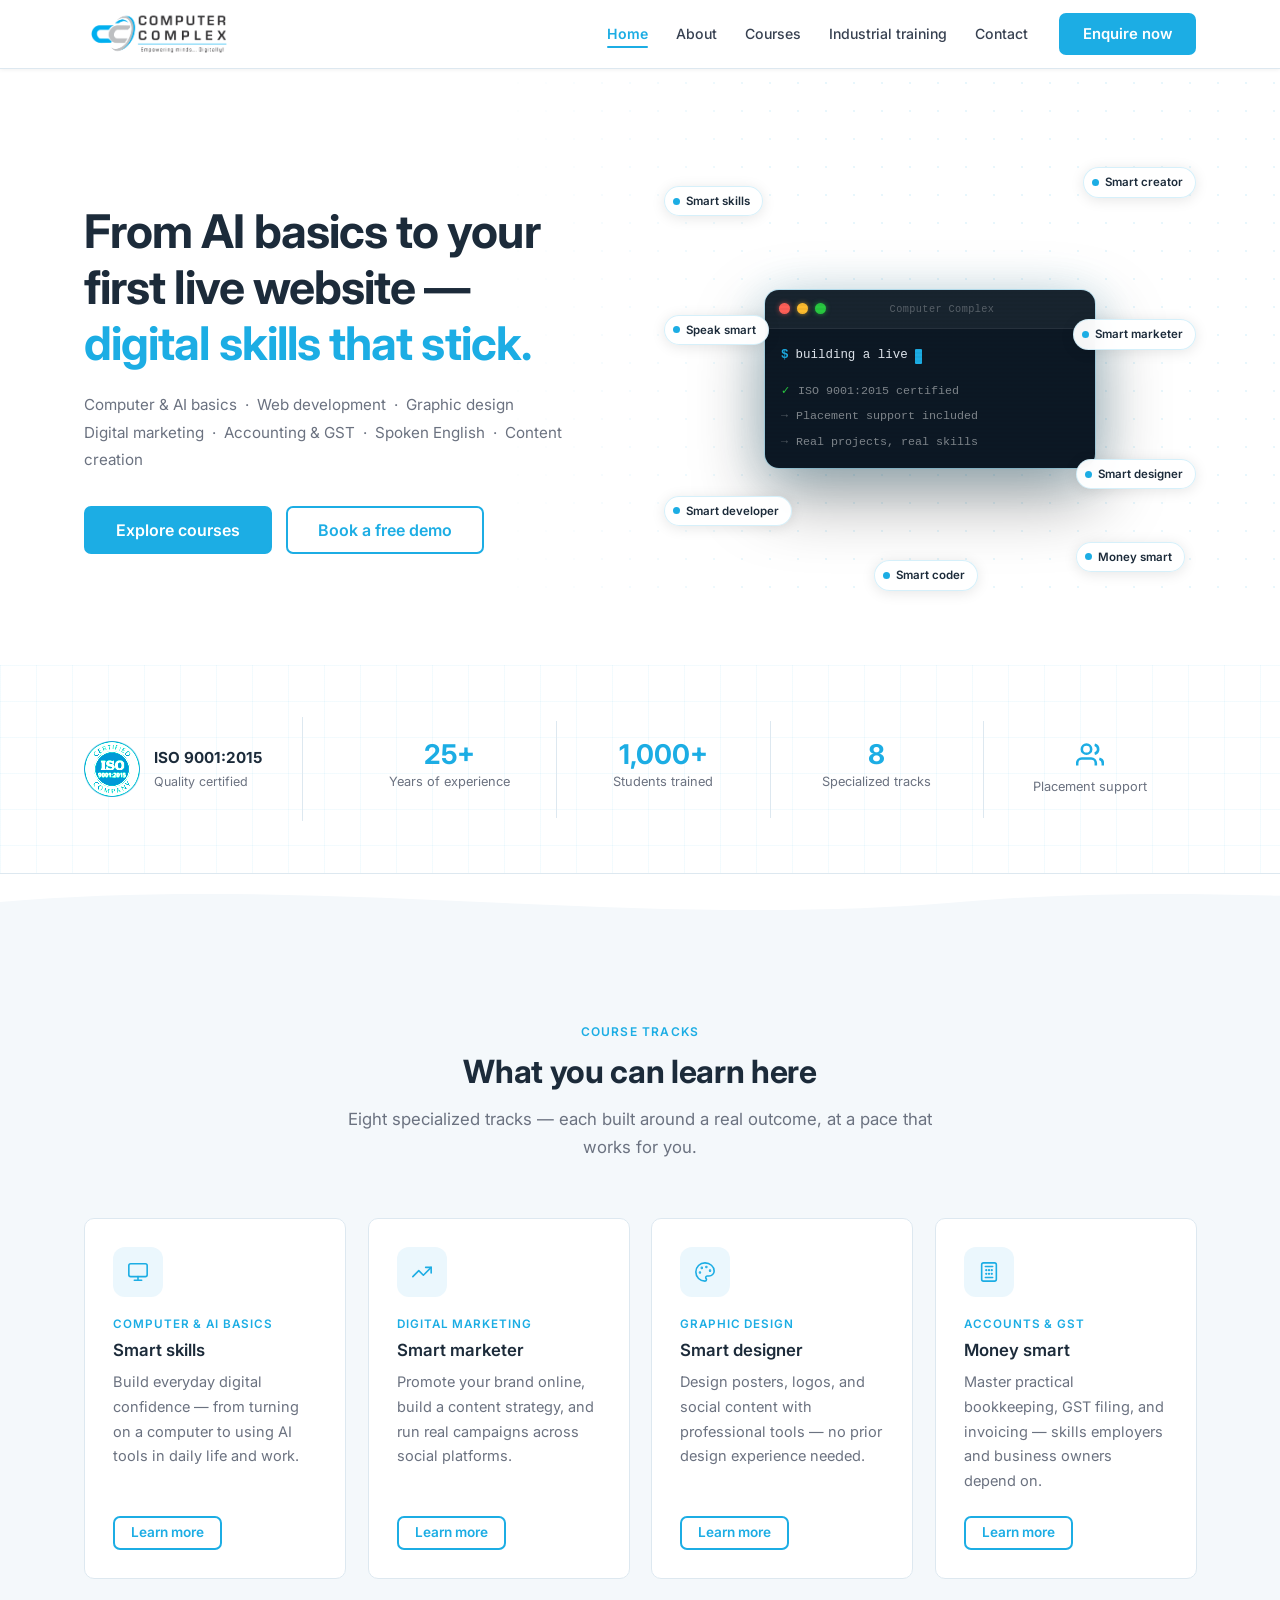
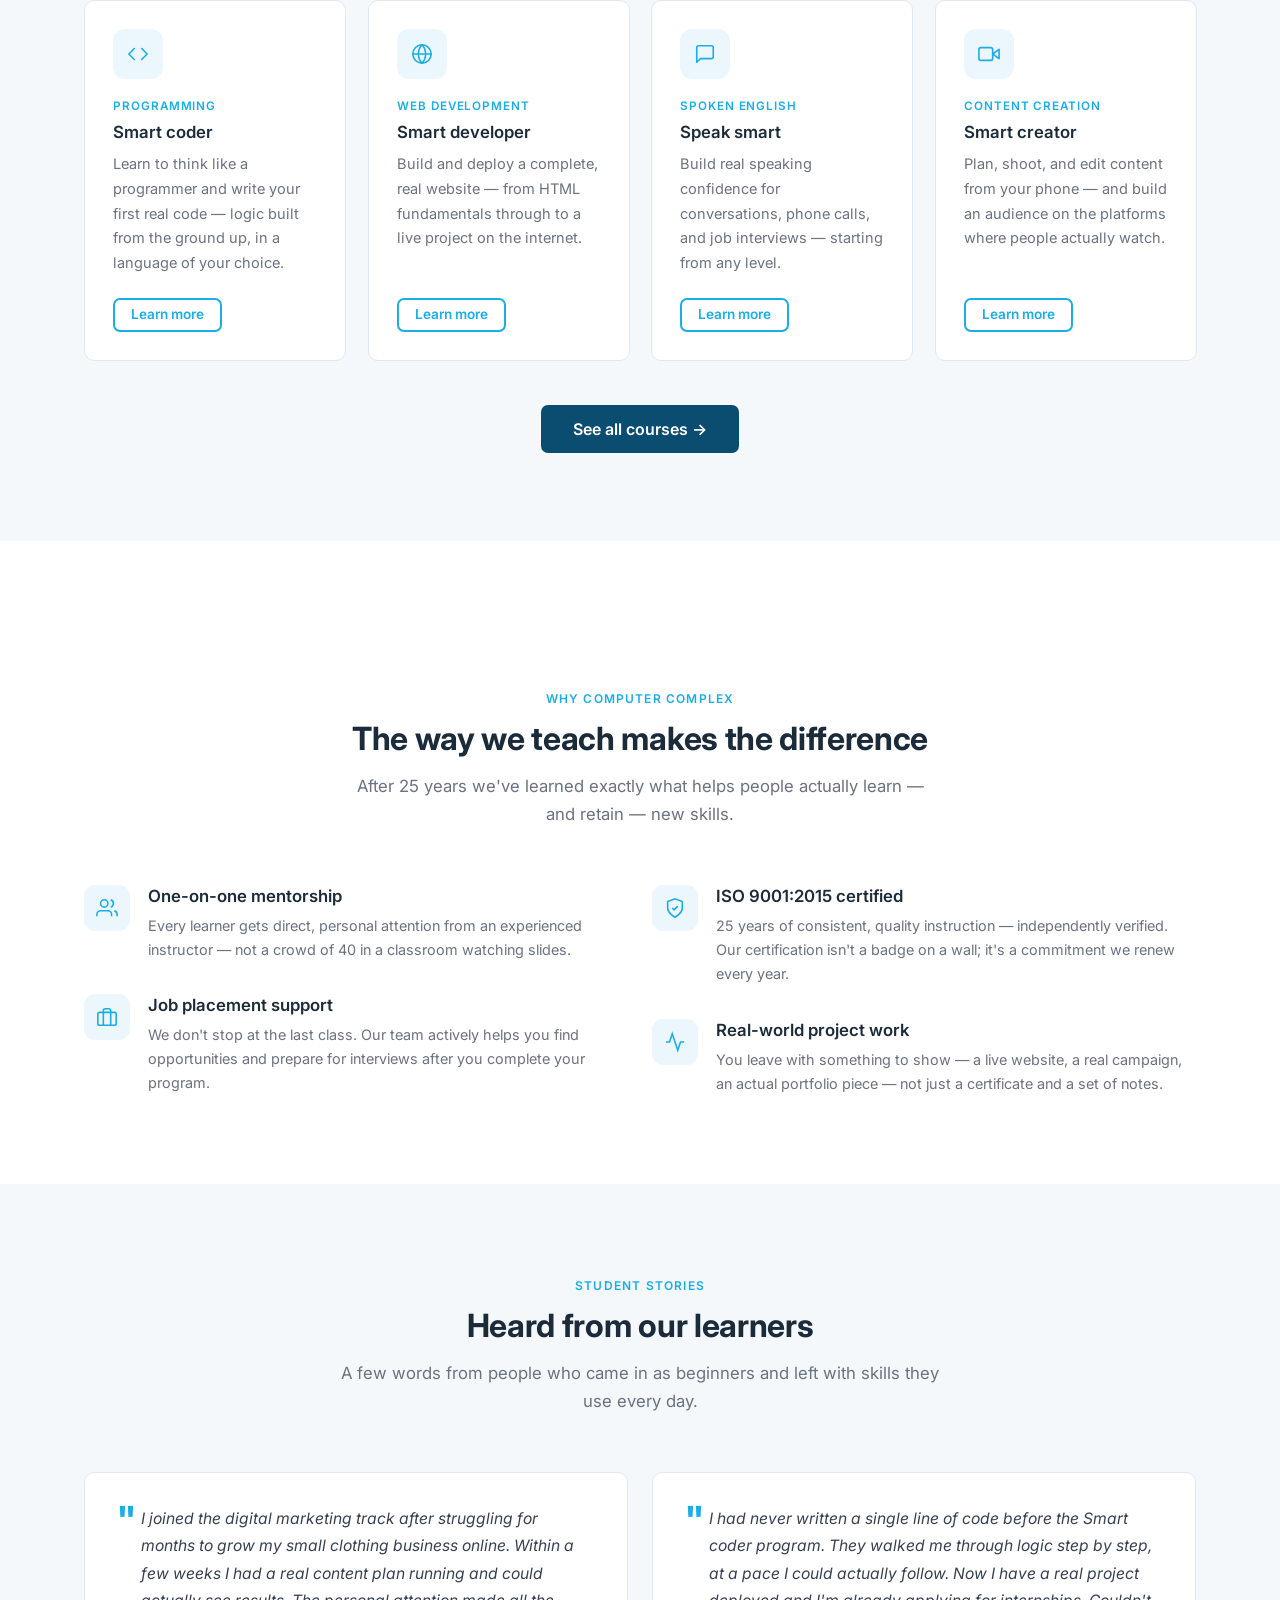
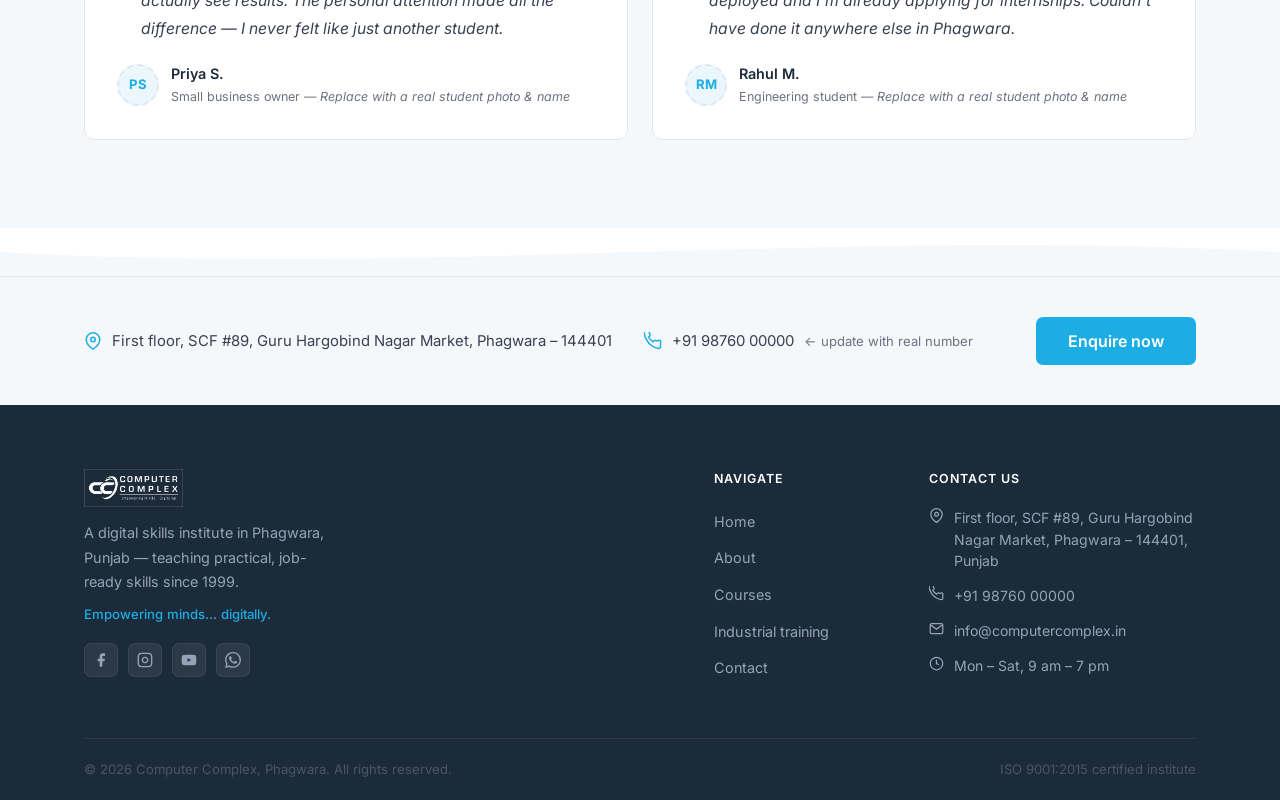
==== index.html @ 2bc5dd7f "Add files via upload" ====
<!DOCTYPE html>
<html lang="en">
<head>
  <meta charset="UTF-8">
  <meta name="viewport" content="width=device-width, initial-scale=1.0">
  <title>Computer Complex — Empowering minds, digitally | Phagwara</title>
  <meta name="description" content="Computer Complex is Phagwara's ISO 9001:2015 certified digital skills institute — 25+ years of training in computer basics, AI, web development, graphic design, digital marketing, accounting, spoken English, and content creation.">
  <link rel="stylesheet" href="style.css">
  <link rel="stylesheet" href="illustrations.css">
</head>
<body>

<!-- ══════════════════════════════════════
     NAVIGATION
══════════════════════════════════════ -->
<nav class="nav" role="navigation" aria-label="Main navigation">
  <div class="container">
    <div class="nav-inner">
      <a href="index.html" class="nav-logo" aria-label="Computer Complex — home">
        <img src="CC logo.png" alt="Computer Complex">
      </a>
      <div class="nav-links" role="menubar">
        <a href="index.html" class="active" role="menuitem">Home</a>
        <a href="about.html" role="menuitem">About</a>
        <a href="courses.html" role="menuitem">Courses</a>
        <a href="industrial-training.html" role="menuitem">Industrial training</a>
        <a href="contact.html" role="menuitem">Contact</a>
      </div>
      <a href="contact.html" class="btn btn-primary nav-cta">Enquire now</a>
      <button class="nav-hamburger" id="hamburger" aria-label="Open navigation menu" aria-expanded="false" aria-controls="mobileNav">
        <span></span><span></span><span></span>
      </button>
    </div>
    <nav class="nav-mobile" id="mobileNav" aria-label="Mobile navigation">
      <a href="index.html">Home</a>
      <a href="about.html">About</a>
      <a href="courses.html">Courses</a>
      <a href="industrial-training.html">Industrial training</a>
      <a href="contact.html">Contact</a>
      <a href="contact.html" class="btn btn-primary">Enquire now</a>
    </nav>
  </div>
</nav>

<!-- ══════════════════════════════════════
     HERO
══════════════════════════════════════ -->
<section class="hero-section" aria-label="Introduction">
  <div class="container">
    <div class="hero-inner">
      <div class="hero-content">
        <h1>From AI basics to your<br>first live website &mdash;<br><span class="blue">digital skills that stick.</span></h1>
        <p class="hero-sub">
          Computer &amp; AI basics &nbsp;&middot;&nbsp; Web development &nbsp;&middot;&nbsp; Graphic design<br>
          Digital marketing &nbsp;&middot;&nbsp; Accounting &amp; GST &nbsp;&middot;&nbsp; Spoken English &nbsp;&middot;&nbsp; Content creation
        </p>
        <div class="hero-btns">
          <a href="courses.html" class="btn btn-primary btn-lg">Explore courses</a>
          <a href="contact.html" class="btn btn-secondary btn-lg">Book a free demo</a>
        </div>
      </div>
      <!-- Hero illustration: animated terminal + floating skill chips -->
      <div class="hero-visual" aria-hidden="true">
        <div class="hero-illus-wrap">

          <!-- Terminal card -->
          <div class="hero-terminal">
            <div class="term-chrome">
              <span class="tch-dot red"></span>
              <span class="tch-dot yellow"></span>
              <span class="tch-dot green"></span>
              <span class="term-title-bar">Computer Complex</span>
            </div>
            <div class="term-body">
              <div class="term-row">
                <span class="term-ps">$</span>
                <span id="typeTarget"></span>
                <span class="term-caret"></span>
              </div>
              <div class="term-outputs">
                <div class="term-out-line">
                  <span class="out-ok">✓</span>
                  <span class="out-txt">ISO 9001:2015 certified</span>
                </div>
                <div class="term-out-line">
                  <span class="out-arr">→</span>
                  <span class="out-txt">Placement support included</span>
                </div>
                <div class="term-out-line">
                  <span class="out-arr">→</span>
                  <span class="out-txt">Real projects, real skills</span>
                </div>
              </div>
            </div>
            <div class="term-scanline"></div>
          </div>

          <!-- Floating skill chips -->
          <div class="skill-chip sc1"><span class="chip-pip"></span>Smart skills</div>
          <div class="skill-chip sc2"><span class="chip-pip"></span>Smart creator</div>
          <div class="skill-chip sc3"><span class="chip-pip"></span>Smart marketer</div>
          <div class="skill-chip sc4"><span class="chip-pip"></span>Smart designer</div>
          <div class="skill-chip sc5"><span class="chip-pip"></span>Money smart</div>
          <div class="skill-chip sc6"><span class="chip-pip"></span>Smart coder</div>
          <div class="skill-chip sc7"><span class="chip-pip"></span>Smart developer</div>
          <div class="skill-chip sc8"><span class="chip-pip"></span>Speak smart</div>

        </div>
      </div>
    </div>
  </div>
</section>

<!-- Wave: hero → trust -->
<div class="wave-div wave-slow" aria-hidden="true">
  <svg viewBox="0 0 2880 56" preserveAspectRatio="none" height="56" xmlns="http://www.w3.org/2000/svg">
    <path fill="#FFFFFF" d="M0,28 C240,56 480,0 720,28 C960,56 1200,0 1440,28 C1680,56 1920,0 2160,28 C2400,56 2640,0 2880,28 L2880,56 L0,56 Z"/>
  </svg>
</div>

<!-- ══════════════════════════════════════
     TRUST STRIP
══════════════════════════════════════ -->
<section class="trust-section section-sm" aria-label="Credentials and stats">
  <div class="container">
    <div class="trust-inner">
      <div class="iso-badge">
        <div class="iso-icon" aria-hidden="true">
          <img src="iso-img.png" alt="" class="iso-img">
        </div>
        <div>
          <div class="iso-label">ISO 9001:2015</div>
          <div class="iso-sub">Quality certified</div>
        </div>
      </div>
      <div class="trust-stats">
        <div class="stat-item">
          <span class="stat-val">25+</span>
          <span class="stat-desc">Years of experience</span>
        </div>
        <div class="stat-item">
          <span class="stat-val">1,000+</span>
          <span class="stat-desc">Students trained</span>
        </div>
        <div class="stat-item">
          <span class="stat-val">8</span>
          <span class="stat-desc">Specialized tracks</span>
        </div>
        <div class="stat-item">
          <span class="stat-val" aria-hidden="true">
            <svg width="28" height="28" fill="none" stroke="currentColor" stroke-width="2.2" viewBox="0 0 24 24"><path d="M17 21v-2a4 4 0 00-4-4H5a4 4 0 00-4 4v2"/><circle cx="9" cy="7" r="4"/><path d="M23 21v-2a4 4 0 00-3-3.87M16 3.13a4 4 0 010 7.75"/></svg>
          </span>
          <span class="stat-desc">Placement support</span>
        </div>
      </div>
    </div>
  </div>
</section>

<!-- Wave: trust → course grid (light bg) -->
<div class="wave-div" aria-hidden="true">
  <svg viewBox="0 0 2880 56" preserveAspectRatio="none" height="56" xmlns="http://www.w3.org/2000/svg">
    <path fill="#F4F8FB" d="M0,28 C360,0 720,56 1080,28 C1440,0 1800,56 2160,28 C2520,0 2880,56 2880,28 L2880,56 L0,56 Z"/>
  </svg>
</div>

<!-- ══════════════════════════════════════
     COURSE PREVIEW
══════════════════════════════════════ -->
<section class="section section-alt" aria-labelledby="courses-heading">
  <div class="container">
    <div class="section-header">
      <span class="eyebrow">Course tracks</span>
      <h2 id="courses-heading">What you can learn here</h2>
      <p>Eight specialized tracks — each built around a real outcome, at a pace that works for you.</p>
    </div>

    <div class="grid-courses">

      <!-- Smart skills -->
      <article class="card">
        <div class="card-icon" aria-hidden="true">
          <svg width="22" height="22" fill="none" stroke="currentColor" stroke-width="1.75" stroke-linecap="round" stroke-linejoin="round" viewBox="0 0 24 24"><rect x="2" y="3" width="20" height="14" rx="2"/><path d="M8 21h8M12 17v4"/></svg>
        </div>
        <div class="card-label">Computer &amp; AI basics</div>
        <h3>Smart skills</h3>
        <p>Build everyday digital confidence — from turning on a computer to using AI tools in daily life and work.</p>
        <div class="card-footer">
          <a href="courses.html#smart-skills" class="btn btn-secondary btn-sm">Learn more</a>
        </div>
      </article>

      <!-- Smart marketer -->
      <article class="card">
        <div class="card-icon" aria-hidden="true">
          <svg width="22" height="22" fill="none" stroke="currentColor" stroke-width="1.75" stroke-linecap="round" stroke-linejoin="round" viewBox="0 0 24 24"><polyline points="22 7 13.5 15.5 8.5 10.5 2 17"/><polyline points="16 7 22 7 22 13"/></svg>
        </div>
        <div class="card-label">Digital marketing</div>
        <h3>Smart marketer</h3>
        <p>Promote your brand online, build a content strategy, and run real campaigns across social platforms.</p>
        <div class="card-footer">
          <a href="courses.html#smart-marketer" class="btn btn-secondary btn-sm">Learn more</a>
        </div>
      </article>

      <!-- Smart designer -->
      <article class="card">
        <div class="card-icon" aria-hidden="true">
          <svg width="22" height="22" fill="none" stroke="currentColor" stroke-width="1.75" stroke-linecap="round" stroke-linejoin="round" viewBox="0 0 24 24"><circle cx="13.5" cy="6.5" r=".5" fill="currentColor"/><circle cx="17.5" cy="10.5" r=".5" fill="currentColor"/><circle cx="8.5" cy="7.5" r=".5" fill="currentColor"/><circle cx="6.5" cy="12.5" r=".5" fill="currentColor"/><path d="M12 2C6.5 2 2 6.5 2 12s4.5 10 10 10c.926 0 1.648-.746 1.648-1.688 0-.437-.18-.835-.437-1.125-.29-.289-.438-.652-.438-1.125a1.64 1.64 0 011.668-1.668h1.996c3.051 0 5.555-2.503 5.555-5.554C21.965 6.012 17.461 2 12 2z"/></svg>
        </div>
        <div class="card-label">Graphic design</div>
        <h3>Smart designer</h3>
        <p>Design posters, logos, and social content with professional tools — no prior design experience needed.</p>
        <div class="card-footer">
          <a href="courses.html#smart-designer" class="btn btn-secondary btn-sm">Learn more</a>
        </div>
      </article>

      <!-- Money smart -->
      <article class="card">
        <div class="card-icon" aria-hidden="true">
          <svg width="22" height="22" fill="none" stroke="currentColor" stroke-width="1.75" stroke-linecap="round" stroke-linejoin="round" viewBox="0 0 24 24"><rect x="4" y="2" width="16" height="20" rx="2"/><line x1="8" y1="6" x2="16" y2="6"/><line x1="9" y1="10" x2="9" y2="10" stroke-width="2.5"/><line x1="12" y1="10" x2="12" y2="10" stroke-width="2.5"/><line x1="15" y1="10" x2="15" y2="10" stroke-width="2.5"/><line x1="9" y1="14" x2="9" y2="14" stroke-width="2.5"/><line x1="12" y1="14" x2="12" y2="14" stroke-width="2.5"/><line x1="15" y1="14" x2="15" y2="14" stroke-width="2.5"/><line x1="8" y1="18" x2="16" y2="18"/></svg>
        </div>
        <div class="card-label">Accounts &amp; GST</div>
        <h3>Money smart</h3>
        <p>Master practical bookkeeping, GST filing, and invoicing — skills employers and business owners depend on.</p>
        <div class="card-footer">
          <a href="courses.html#money-smart" class="btn btn-secondary btn-sm">Learn more</a>
        </div>
      </article>

      <!-- Smart coder -->
      <article class="card">
        <div class="card-icon" aria-hidden="true">
          <svg width="22" height="22" fill="none" stroke="currentColor" stroke-width="1.75" stroke-linecap="round" stroke-linejoin="round" viewBox="0 0 24 24"><polyline points="16 18 22 12 16 6"/><polyline points="8 6 2 12 8 18"/></svg>
        </div>
        <div class="card-label">Programming</div>
        <h3>Smart coder</h3>
        <p>Learn to think like a programmer and write your first real code — logic built from the ground up, in a language of your choice.</p>
        <div class="card-footer">
          <a href="courses.html#smart-coder" class="btn btn-secondary btn-sm">Learn more</a>
        </div>
      </article>

      <!-- Smart developer -->
      <article class="card">
        <div class="card-icon" aria-hidden="true">
          <svg width="22" height="22" fill="none" stroke="currentColor" stroke-width="1.75" stroke-linecap="round" stroke-linejoin="round" viewBox="0 0 24 24"><circle cx="12" cy="12" r="10"/><line x1="2" y1="12" x2="22" y2="12"/><path d="M12 2a15.3 15.3 0 014 10 15.3 15.3 0 01-4 10 15.3 15.3 0 01-4-10 15.3 15.3 0 014-10z"/></svg>
        </div>
        <div class="card-label">Web development</div>
        <h3>Smart developer</h3>
        <p>Build and deploy a complete, real website — from HTML fundamentals through to a live project on the internet.</p>
        <div class="card-footer">
          <a href="courses.html#smart-developer" class="btn btn-secondary btn-sm">Learn more</a>
        </div>
      </article>

      <!-- Speak smart -->
      <article class="card">
        <div class="card-icon" aria-hidden="true">
          <svg width="22" height="22" fill="none" stroke="currentColor" stroke-width="1.75" stroke-linecap="round" stroke-linejoin="round" viewBox="0 0 24 24"><path d="M21 15a2 2 0 01-2 2H7l-4 4V5a2 2 0 012-2h14a2 2 0 012 2z"/></svg>
        </div>
        <div class="card-label">Spoken English</div>
        <h3>Speak smart</h3>
        <p>Build real speaking confidence for conversations, phone calls, and job interviews — starting from any level.</p>
        <div class="card-footer">
          <a href="courses.html#speak-smart" class="btn btn-secondary btn-sm">Learn more</a>
        </div>
      </article>

      <!-- Smart creator -->
      <article class="card">
        <div class="card-icon" aria-hidden="true">
          <svg width="22" height="22" fill="none" stroke="currentColor" stroke-width="1.75" stroke-linecap="round" stroke-linejoin="round" viewBox="0 0 24 24"><path d="M23 7l-7 5 7 5V7z"/><rect x="1" y="5" width="15" height="14" rx="2"/></svg>
        </div>
        <div class="card-label">Content creation</div>
        <h3>Smart creator</h3>
        <p>Plan, shoot, and edit content from your phone — and build an audience on the platforms where people actually watch.</p>
        <div class="card-footer">
          <a href="courses.html#smart-creator" class="btn btn-secondary btn-sm">Learn more</a>
        </div>
      </article>

    </div><!-- /grid -->

    <div style="text-align:center;margin-top:44px;">
      <a href="courses.html" class="btn btn-navy btn-lg">See all courses &rarr;</a>
    </div>
  </div>
</section>

<!-- Wave: course grid → why-choose (white bg) -->
<div class="wave-div wave-rev" aria-hidden="true">
  <svg viewBox="0 0 2880 56" preserveAspectRatio="none" height="56" xmlns="http://www.w3.org/2000/svg">
    <path fill="#FFFFFF" d="M0,28 C360,56 720,0 1080,28 C1440,56 1800,0 2160,28 C2520,56 2880,0 2880,28 L2880,56 L0,56 Z"/>
  </svg>
</div>

<!-- ══════════════════════════════════════
     WHY CHOOSE US
══════════════════════════════════════ -->
<section class="section" aria-labelledby="why-heading">
  <div class="container">
    <div class="section-header">
      <span class="eyebrow">Why Computer Complex</span>
      <h2 id="why-heading">The way we teach makes the difference</h2>
      <p>After 25 years we've learned exactly what helps people actually learn — and retain — new skills.</p>
    </div>

    <div class="grid-2">
      <div style="display:flex;flex-direction:column;gap:32px;">
        <div class="feature-item">
          <div class="feature-icon" aria-hidden="true">
            <svg width="22" height="22" fill="none" stroke="currentColor" stroke-width="1.75" viewBox="0 0 24 24"><path d="M17 21v-2a4 4 0 00-4-4H5a4 4 0 00-4 4v2"/><circle cx="9" cy="7" r="4"/><path d="M23 21v-2a4 4 0 00-3-3.87M16 3.13a4 4 0 010 7.75"/></svg>
          </div>
          <div class="feature-text">
            <h3>One-on-one mentorship</h3>
            <p>Every learner gets direct, personal attention from an experienced instructor — not a crowd of 40 in a classroom watching slides.</p>
          </div>
        </div>
        <div class="feature-item">
          <div class="feature-icon" aria-hidden="true">
            <svg width="22" height="22" fill="none" stroke="currentColor" stroke-width="1.75" viewBox="0 0 24 24"><rect x="2" y="7" width="20" height="14" rx="2"/><path d="M16 21V5a2 2 0 00-2-2h-4a2 2 0 00-2 2v16"/></svg>
          </div>
          <div class="feature-text">
            <h3>Job placement support</h3>
            <p>We don't stop at the last class. Our team actively helps you find opportunities and prepare for interviews after you complete your program.</p>
          </div>
        </div>
      </div>

      <div style="display:flex;flex-direction:column;gap:32px;">
        <div class="feature-item">
          <div class="feature-icon" aria-hidden="true">
            <svg width="22" height="22" fill="none" stroke="currentColor" stroke-width="1.75" viewBox="0 0 24 24"><path d="M12 22s8-4 8-10V5l-8-3-8 3v7c0 6 8 10 8 10z"/><polyline points="9 12 11 14 15 10"/></svg>
          </div>
          <div class="feature-text">
            <h3>ISO 9001:2015 certified</h3>
            <p>25 years of consistent, quality instruction — independently verified. Our certification isn't a badge on a wall; it's a commitment we renew every year.</p>
          </div>
        </div>
        <div class="feature-item">
          <div class="feature-icon" aria-hidden="true">
            <svg width="22" height="22" fill="none" stroke="currentColor" stroke-width="1.75" viewBox="0 0 24 24"><polyline points="22 12 18 12 15 21 9 3 6 12 2 12"/></svg>
          </div>
          <div class="feature-text">
            <h3>Real-world project work</h3>
            <p>You leave with something to show — a live website, a real campaign, an actual portfolio piece — not just a certificate and a set of notes.</p>
          </div>
        </div>
      </div>
    </div>

  </div>
</section>

<!-- ══════════════════════════════════════
     TESTIMONIALS
══════════════════════════════════════ -->
<section class="section section-alt" aria-labelledby="testimonials-heading">
  <div class="container">
    <div class="section-header">
      <span class="eyebrow">Student stories</span>
      <h2 id="testimonials-heading">Heard from our learners</h2>
      <p>A few words from people who came in as beginners and left with skills they use every day.</p>
    </div>

    <div class="grid-2">

      <div class="testimonial-card">
        <p class="testimonial-body">
          I joined the digital marketing track after struggling for months to grow my small clothing business online. Within a few weeks I had a real content plan running and could actually see results. The personal attention made all the difference — I never felt like just another student.
        </p>
        <div class="testimonial-footer">
          <div class="testimonial-avatar" aria-hidden="true">PS</div>
          <div>
            <div class="testimonial-name">Priya S.</div>
            <div class="testimonial-title">Small business owner &mdash; <em>Replace with a real student photo &amp; name</em></div>
          </div>
        </div>
      </div>

      <div class="testimonial-card">
        <p class="testimonial-body">
          I had never written a single line of code before the Smart coder program. They walked me through logic step by step, at a pace I could actually follow. Now I have a real project deployed and I'm already applying for internships. Couldn't have done it anywhere else in Phagwara.
        </p>
        <div class="testimonial-footer">
          <div class="testimonial-avatar" aria-hidden="true">RM</div>
          <div>
            <div class="testimonial-name">Rahul M.</div>
            <div class="testimonial-title">Engineering student &mdash; <em>Replace with a real student photo &amp; name</em></div>
          </div>
        </div>
      </div>

    </div>
  </div>
</section>

<!-- Wave: testimonials → contact strip -->
<div class="wave-div wave-slow" aria-hidden="true">
  <svg viewBox="0 0 2880 48" preserveAspectRatio="none" height="48" xmlns="http://www.w3.org/2000/svg">
    <path fill="#F4F8FB" d="M0,24 C480,48 960,0 1440,24 C1920,48 2400,0 2880,24 L2880,48 L0,48 Z"/>
  </svg>
</div>

<!-- ══════════════════════════════════════
     CONTACT STRIP
══════════════════════════════════════ -->
<section class="contact-strip" aria-label="Contact information">
  <div class="container">
    <div class="contact-strip-inner">
      <div class="contact-strip-info">
        <div class="contact-strip-item">
          <svg width="18" height="18" fill="none" stroke="currentColor" stroke-width="2" viewBox="0 0 24 24" aria-hidden="true"><path d="M21 10c0 7-9 13-9 13s-9-6-9-13a9 9 0 0118 0z"/><circle cx="12" cy="10" r="3"/></svg>
          <span>First floor, SCF #89, Guru Hargobind Nagar Market, Phagwara &ndash; 144401</span>
        </div>
        <div class="contact-strip-item">
          <svg width="18" height="18" fill="none" stroke="currentColor" stroke-width="2" viewBox="0 0 24 24" aria-hidden="true"><path d="M22 16.92v3a2 2 0 01-2.18 2 19.79 19.79 0 01-8.63-3.07A19.5 19.5 0 013.07 9.91 19.79 19.79 0 01.22 1.31 2 2 0 012.22-.87h3a2 2 0 012 1.72 12.84 12.84 0 00.7 2.81 2 2 0 01-.45 2.11L6.09 7a16 16 0 006 6l1.27-1.27a2 2 0 012.11-.45 12.84 12.84 0 002.81.7A2 2 0 0122 14z"/></svg>
          <a href="tel:+919876000000">+91 98760 00000</a>
          <span style="color:var(--muted);font-size:.82rem;">&larr; update with real number</span>
        </div>
      </div>
      <a href="contact.html" class="btn btn-primary btn-lg">Enquire now</a>
    </div>
  </div>
</section>

<!-- ══════════════════════════════════════
     FOOTER
══════════════════════════════════════ -->
<footer class="footer" role="contentinfo">
  <div class="container">
    <div class="footer-grid">

      <div class="footer-brand">
        <img src="CC logo.png" alt="Computer Complex">
        <p>A digital skills institute in Phagwara, Punjab — teaching practical, job-ready skills since 1999.</p>
        <p class="tagline">Empowering minds... digitally.</p>
        <div class="social-links" style="margin-top:18px;" aria-label="Social media">
          <!-- Facebook -->
          <a href="https://facebook.com/computercomplex" aria-label="Facebook" target="_blank" rel="noopener noreferrer">
            <svg width="16" height="16" fill="currentColor" viewBox="0 0 24 24"><path d="M18 2h-3a5 5 0 00-5 5v3H7v4h3v8h4v-8h3l1-4h-4V7a1 1 0 011-1h3z"/></svg>
          </a>
          <!-- Instagram -->
          <a href="https://instagram.com/computercomplex" aria-label="Instagram" target="_blank" rel="noopener noreferrer">
            <svg width="16" height="16" fill="none" stroke="currentColor" stroke-width="2" viewBox="0 0 24 24"><rect x="2" y="2" width="20" height="20" rx="5"/><path d="M16 11.37A4 4 0 1112.63 8 4 4 0 0116 11.37z"/><line x1="17.5" y1="6.5" x2="17.51" y2="6.5"/></svg>
          </a>
          <!-- YouTube -->
          <a href="https://youtube.com/@computercomplex" aria-label="YouTube" target="_blank" rel="noopener noreferrer">
            <svg width="16" height="16" fill="currentColor" viewBox="0 0 24 24"><path d="M22.54 6.42a2.78 2.78 0 00-1.95-1.96C18.88 4 12 4 12 4s-6.88 0-8.59.46a2.78 2.78 0 00-1.95 1.96A29 29 0 001 12a29 29 0 00.46 5.58A2.78 2.78 0 003.41 19.6C5.12 20 12 20 12 20s6.88 0 8.59-.46a2.78 2.78 0 001.95-1.95A29 29 0 0023 12a29 29 0 00-.46-5.58zM9.75 15.02V8.98L15.5 12l-5.75 3.02z"/></svg>
          </a>
          <!-- WhatsApp -->
          <a href="https://wa.me/919876000000" aria-label="WhatsApp" target="_blank" rel="noopener noreferrer">
            <svg width="16" height="16" fill="currentColor" viewBox="0 0 24 24"><path d="M17.472 14.382c-.297-.149-1.758-.867-2.03-.967-.273-.099-.471-.148-.67.15-.197.297-.767.966-.94 1.164-.173.199-.347.223-.644.075-.297-.15-1.255-.463-2.39-1.475-.883-.788-1.48-1.761-1.653-2.059-.173-.297-.018-.458.13-.606.134-.133.298-.347.446-.52.149-.174.198-.298.298-.497.099-.198.05-.371-.025-.52-.075-.149-.669-1.612-.916-2.207-.242-.579-.487-.5-.669-.51-.173-.008-.371-.01-.57-.01-.198 0-.52.074-.792.372-.272.297-1.04 1.016-1.04 2.479 0 1.462 1.065 2.875 1.213 3.074.149.198 2.096 3.2 5.077 4.487.709.306 1.262.489 1.694.625.712.227 1.36.195 1.871.118.571-.085 1.758-.719 2.006-1.413.248-.694.248-1.289.173-1.413-.074-.124-.272-.198-.57-.347m-5.421 7.403h-.004a9.87 9.87 0 01-5.031-1.378l-.361-.214-3.741.982.998-3.648-.235-.374a9.86 9.86 0 01-1.51-5.26c.001-5.45 4.436-9.884 9.888-9.884 2.64 0 5.122 1.03 6.988 2.898a9.825 9.825 0 012.893 6.994c-.003 5.45-4.437 9.884-9.885 9.884m8.413-18.297A11.815 11.815 0 0012.05 0C5.495 0 .16 5.335.157 11.892c0 2.096.547 4.142 1.588 5.945L.057 24l6.305-1.654a11.882 11.882 0 005.683 1.448h.005c6.554 0 11.89-5.335 11.893-11.893a11.821 11.821 0 00-3.48-8.413z"/></svg>
          </a>
        </div>
      </div>

      <div>
        <h4>Navigate</h4>
        <ul class="footer-links">
          <li><a href="index.html">Home</a></li>
          <li><a href="about.html">About</a></li>
          <li><a href="courses.html">Courses</a></li>
          <li><a href="industrial-training.html">Industrial training</a></li>
          <li><a href="contact.html">Contact</a></li>
        </ul>
      </div>

      <div>
        <h4>Contact us</h4>
        <ul class="footer-contact">
          <li>
            <svg width="15" height="15" fill="none" stroke="currentColor" stroke-width="2" viewBox="0 0 24 24" aria-hidden="true"><path d="M21 10c0 7-9 13-9 13s-9-6-9-13a9 9 0 0118 0z"/><circle cx="12" cy="10" r="3"/></svg>
            <span>First floor, SCF #89, Guru Hargobind Nagar Market, Phagwara &ndash; 144401, Punjab</span>
          </li>
          <li>
            <svg width="15" height="15" fill="none" stroke="currentColor" stroke-width="2" viewBox="0 0 24 24" aria-hidden="true"><path d="M22 16.92v3a2 2 0 01-2.18 2 19.79 19.79 0 01-8.63-3.07A19.5 19.5 0 013.07 9.91 19.79 19.79 0 01.22 1.31 2 2 0 012.22-.87h3a2 2 0 012 1.72 12.84 12.84 0 00.7 2.81 2 2 0 01-.45 2.11L6.09 7a16 16 0 006 6l1.27-1.27a2 2 0 012.11-.45 12.84 12.84 0 002.81.7A2 2 0 0122 14z"/></svg>
            <a href="tel:+919876000000">+91 98760 00000</a>
          </li>
          <li>
            <svg width="15" height="15" fill="none" stroke="currentColor" stroke-width="2" viewBox="0 0 24 24" aria-hidden="true"><path d="M4 4h16c1.1 0 2 .9 2 2v12c0 1.1-.9 2-2 2H4c-1.1 0-2-.9-2-2V6c0-1.1.9-2 2-2z"/><polyline points="22,6 12,13 2,6"/></svg>
            <a href="mailto:info@computercomplex.in">info@computercomplex.in</a>
          </li>
          <li>
            <svg width="15" height="15" fill="none" stroke="currentColor" stroke-width="2" viewBox="0 0 24 24" aria-hidden="true"><circle cx="12" cy="12" r="10"/><polyline points="12 6 12 12 16 14"/></svg>
            <span>Mon – Sat, 9 am – 7 pm</span>
          </li>
        </ul>
      </div>

    </div><!-- /footer-grid -->

    <div class="footer-bottom">
      <span>&copy; 2026 Computer Complex, Phagwara. All rights reserved.</span>
      <span>ISO 9001:2015 certified institute</span>
    </div>
  </div>
</footer>

<script src="main.js"></script>
<script src="illustrations.js"></script>
</body>
</html>
---- style.css ----
/* ═══════════════════════════════════════════
   Computer Complex — Shared stylesheet
   ═══════════════════════════════════════════ */

@import url('https://fonts.googleapis.com/css2?family=Inter:ital,wght@0,400;0,500;0,600;0,700;1,400&display=swap');

/* ── Design tokens ── */
:root {
  --blue:       #1CADE4;
  --blue-dark:  #1090C2;
  --blue-bg:    #EBF7FD;
  --navy:       #0A4D70;
  --charcoal:   #1C2B3A;
  --body:       #374151;
  --muted:      #6B7280;
  --light:      #F4F8FB;
  --border:     #DDE8F0;
  --white:      #FFFFFF;
  --shadow-sm:  0 1px 4px rgba(0,0,0,.06);
  --shadow:     0 4px 20px rgba(0,0,0,.09);
  --radius:     10px;
  --max-w:      1160px;
  --ease:       all .22s ease;
}

/* ── Reset ── */
*, *::before, *::after { box-sizing: border-box; margin: 0; padding: 0; }
html { scroll-behavior: smooth; -webkit-text-size-adjust: 100%; }
body { font-family: 'Inter', system-ui, -apple-system, sans-serif; color: var(--body); background: var(--white); line-height: 1.6; -webkit-font-smoothing: antialiased; }
img { max-width: 100%; display: block; }
a { color: inherit; text-decoration: none; }
ul, ol { list-style: none; }
button, input, textarea, select { font-family: inherit; font-size: inherit; }
button { cursor: pointer; }

/* ── Typography scale ── */
h1 { font-size: clamp(2rem, 4vw, 2.9rem); font-weight: 700; line-height: 1.2; color: var(--charcoal); letter-spacing: -.02em; }
h2 { font-size: clamp(1.5rem, 3vw, 2rem); font-weight: 700; line-height: 1.3; color: var(--charcoal); letter-spacing: -.01em; }
h3 { font-size: 1.05rem; font-weight: 600; line-height: 1.4; color: var(--charcoal); }
p  { font-size: 1rem; line-height: 1.7; }

/* ── Container ── */
.container { max-width: var(--max-w); margin: 0 auto; padding: 0 24px; }

/* ── Utility ── */
.text-blue { color: var(--blue); }
.sr-only { position: absolute; width: 1px; height: 1px; overflow: hidden; clip: rect(0,0,0,0); white-space: nowrap; }

/* ── Eyebrow label ── */
.eyebrow {
  display: inline-block;
  font-size: .75rem;
  font-weight: 600;
  letter-spacing: .1em;
  color: var(--blue);
  text-transform: uppercase;
  margin-bottom: 10px;
}

/* ── Buttons ── */
.btn {
  display: inline-flex;
  align-items: center;
  gap: 8px;
  padding: 12px 22px;
  border-radius: 7px;
  font-size: .93rem;
  font-weight: 600;
  border: 2px solid transparent;
  transition: var(--ease);
  white-space: nowrap;
  line-height: 1;
}
.btn-primary  { background: var(--blue);  color: var(--white); border-color: var(--blue); }
.btn-primary:hover  { background: var(--blue-dark); border-color: var(--blue-dark); }
.btn-secondary { background: transparent; color: var(--blue); border-color: var(--blue); }
.btn-secondary:hover { background: var(--blue); color: var(--white); }
.btn-navy { background: var(--navy); color: var(--white); border-color: var(--navy); }
.btn-navy:hover { background: var(--charcoal); border-color: var(--charcoal); }
.btn-white { background: var(--white); color: var(--navy); border-color: var(--white); }
.btn-white:hover { background: var(--blue-bg); }
.btn-ghost { background: transparent; color: var(--white); border-color: rgba(255,255,255,.5); }
.btn-ghost:hover { background: rgba(255,255,255,.15); border-color: rgba(255,255,255,.8); }
.btn-lg { padding: 14px 30px; font-size: 1rem; }
.btn-sm { padding: 8px 16px; font-size: .85rem; }

/* ── Section spacing ── */
.section    { padding: 88px 0; }
.section-sm { padding: 52px 0; }
.section-alt { background: var(--light); }

/* ── Section header ── */
.section-header {
  max-width: 600px;
  margin: 0 auto 56px;
  text-align: center;
}
.section-header p { color: var(--muted); margin-top: 12px; font-size: 1.05rem; }

/* ─────────────────────────────────────────
   NAVIGATION
───────────────────────────────────────── */
.nav {
  position: sticky;
  top: 0;
  z-index: 200;
  background: var(--white);
  border-bottom: 1px solid var(--border);
  box-shadow: var(--shadow-sm);
}
.nav-inner {
  display: flex;
  align-items: center;
  height: 68px;
  gap: 4px;
}
.nav-logo { display: flex; align-items: center; margin-right: auto; flex-shrink: 0; }
.nav-logo img { height: 58px; width: auto; clip-path: inset(5px); }
.nav-links {
  display: flex;
  align-items: center;
  gap: 2px;
}
.nav-links a {
  padding: 7px 13px;
  font-size: .88rem;
  font-weight: 500;
  color: var(--body);
  border-radius: 5px;
  transition: var(--ease);
}
.nav-links a:hover { color: var(--blue); background: var(--blue-bg); }
.nav-links a.active { color: var(--blue); font-weight: 600; }
.nav-cta { margin-left: 14px; flex-shrink: 0; }

/* Hamburger */
.nav-hamburger {
  display: none;
  flex-direction: column;
  justify-content: center;
  gap: 5px;
  width: 40px;
  height: 40px;
  background: none;
  border: none;
  margin-left: auto;
  padding: 8px;
  border-radius: 5px;
}
.nav-hamburger span {
  display: block;
  width: 22px;
  height: 2px;
  background: var(--charcoal);
  border-radius: 2px;
  transition: var(--ease);
}
.nav-hamburger.open span:nth-child(1) { transform: translateY(7px) rotate(45deg); }
.nav-hamburger.open span:nth-child(2) { opacity: 0; }
.nav-hamburger.open span:nth-child(3) { transform: translateY(-7px) rotate(-45deg); }

/* Mobile drawer */
.nav-mobile {
  display: none;
  flex-direction: column;
  padding: 12px 20px 20px;
  border-top: 1px solid var(--border);
  background: var(--white);
  gap: 2px;
}
.nav-mobile.open { display: flex; }
.nav-mobile a {
  padding: 10px 12px;
  font-size: .93rem;
  font-weight: 500;
  color: var(--body);
  border-radius: 5px;
  display: block;
  transition: var(--ease);
}
.nav-mobile a:hover { color: var(--blue); background: var(--blue-bg); }
.nav-mobile .btn { margin-top: 10px; justify-content: center; width: 100%; }

@media (max-width: 880px) {
  .nav-links, .nav-cta { display: none; }
  .nav-hamburger { display: flex; }
}

/* ─────────────────────────────────────────
   FOOTER
───────────────────────────────────────── */
.footer {
  background: var(--charcoal);
  color: #94A3B8;
  padding: 64px 0 0;
}
.footer-grid {
  display: grid;
  grid-template-columns: 2.2fr 1fr 1fr 1.6fr;
  gap: 40px 48px;
  padding-bottom: 48px;
  border-bottom: 1px solid rgba(255,255,255,.08);
}
.footer-grid > div:nth-child(2) { grid-column: 3; }
.footer-grid > div:nth-child(3) { grid-column: 4; }
.footer-brand img { height: 38px; width: auto; filter: brightness(0) invert(1); margin-bottom: 14px; }
.footer-brand p { font-size: .9rem; line-height: 1.7; max-width: 260px; }
.footer-brand .tagline { font-size: .82rem; color: var(--blue); font-weight: 500; margin-top: 8px; }
.footer h4 {
  font-size: .78rem;
  font-weight: 600;
  color: var(--white);
  text-transform: uppercase;
  letter-spacing: .08em;
  margin-bottom: 18px;
}
.footer-links li { margin-bottom: 11px; }
.footer-links a { font-size: .9rem; color: #94A3B8; transition: var(--ease); }
.footer-links a:hover { color: var(--blue); }
.footer-contact li {
  display: flex;
  gap: 10px;
  font-size: .88rem;
  margin-bottom: 14px;
  align-items: flex-start;
  line-height: 1.5;
}
.footer-contact li svg { flex-shrink: 0; margin-top: 1px; }
.footer-contact a:hover { color: var(--blue); }
.footer-bottom {
  display: flex;
  align-items: center;
  justify-content: space-between;
  padding: 20px 0;
  font-size: .82rem;
  color: #4B5563;
  flex-wrap: wrap;
  gap: 12px;
}

/* Social icons */
.social-links { display: flex; gap: 10px; }
.social-links a {
  display: flex;
  align-items: center;
  justify-content: center;
  width: 34px;
  height: 34px;
  border-radius: 7px;
  background: rgba(255,255,255,.07);
  color: #94A3B8;
  transition: var(--ease);
  border: 1px solid rgba(255,255,255,.06);
}
.social-links a:hover { background: var(--blue); color: var(--white); border-color: var(--blue); }

@media (max-width: 860px) {
  .footer-grid { grid-template-columns: 1fr 1fr; }
  .footer-brand { grid-column: 1 / -1; }
  .footer-grid > div:nth-child(2) { grid-column: auto; }
  .footer-grid > div:nth-child(3) { grid-column: auto; }
}
@media (max-width: 500px) {
  .footer-grid { grid-template-columns: 1fr; }
}

/* ─────────────────────────────────────────
   INNER PAGE HERO
───────────────────────────────────────── */
.page-hero {
  background: var(--light);
  padding: 60px 0 48px;
  border-bottom: 1px solid var(--border);
}
.page-hero .eyebrow { margin-bottom: 8px; }
.page-hero h1 { margin-bottom: 14px; font-size: clamp(1.75rem, 3.5vw, 2.4rem); }
.page-hero p { color: var(--muted); font-size: 1.08rem; max-width: 580px; }

/* ─────────────────────────────────────────
   CARDS
───────────────────────────────────────── */
.card {
  background: var(--white);
  border: 1px solid var(--border);
  border-radius: var(--radius);
  padding: 28px;
  transition: var(--ease);
  display: flex;
  flex-direction: column;
}
.card:hover {
  box-shadow: var(--shadow);
  border-color: var(--blue);
  transform: translateY(-2px);
}
.card-icon {
  width: 50px;
  height: 50px;
  border-radius: 12px;
  background: var(--blue-bg);
  display: flex;
  align-items: center;
  justify-content: center;
  margin-bottom: 18px;
  color: var(--blue);
  flex-shrink: 0;
}
.card-label {
  font-size: .73rem;
  font-weight: 600;
  color: var(--blue);
  letter-spacing: .08em;
  text-transform: uppercase;
  margin-bottom: 5px;
}
.card h3 { margin-bottom: 8px; }
.card > p { font-size: .91rem; color: var(--muted); flex: 1; }
.card-footer { margin-top: 22px; }

/* ── Grids ── */
.grid-2 { display: grid; grid-template-columns: repeat(2, 1fr); gap: 24px; }
.grid-3 { display: grid; grid-template-columns: repeat(3, 1fr); gap: 24px; }
.grid-4 { display: grid; grid-template-columns: repeat(4, 1fr); gap: 24px; }
.grid-courses { display: grid; grid-template-columns: repeat(4, 1fr); gap: 22px; }

@media (max-width: 1000px) {
  .grid-4, .grid-courses { grid-template-columns: repeat(2, 1fr); }
}
@media (max-width: 760px) {
  .grid-3 { grid-template-columns: repeat(2, 1fr); }
  .grid-2 { grid-template-columns: 1fr; }
}
@media (max-width: 560px) {
  .grid-3, .grid-4, .grid-courses { grid-template-columns: 1fr; }
}

/* ─────────────────────────────────────────
   TRUST STRIP
───────────────────────────────────────── */
.trust-section { background: var(--white); border-bottom: 1px solid var(--border); }
.trust-inner {
  display: flex;
  align-items: center;
  gap: 0;
  flex-wrap: wrap;
}
.iso-badge {
  display: flex;
  align-items: center;
  gap: 14px;
  padding: 24px 40px 24px 0;
  margin-right: 40px;
  border-right: 1px solid var(--border);
  flex-shrink: 0;
}
.iso-icon {
  width: 56px;
  height: 56px;
  display: flex;
  align-items: center;
  justify-content: center;
  flex-shrink: 0;
}
.iso-img {
  width: 56px;
  height: 56px;
  object-fit: contain;
  filter: brightness(1.9) saturate(1.3) hue-rotate(-17deg);
}
.iso-label { font-size: .95rem; font-weight: 700; color: var(--charcoal); }
.iso-sub   { font-size: .78rem; color: var(--muted); margin-top: 2px; }
.trust-stats {
  display: flex;
  flex: 1;
  flex-wrap: wrap;
}
.stat-item {
  display: flex;
  flex-direction: column;
  align-items: center;
  padding: 20px 32px;
  flex: 1;
  min-width: 120px;
  border-right: 1px solid var(--border);
  text-align: center;
}
.stat-item:last-child { border-right: none; }
.stat-val  { font-size: 1.7rem; font-weight: 700; color: var(--blue); line-height: 1; margin-bottom: 4px; }
.stat-desc { font-size: .8rem; color: var(--muted); }

@media (max-width: 700px) {
  .iso-badge { border-right: none; border-bottom: 1px solid var(--border); margin-right: 0; padding: 20px 0; width: 100%; }
  .stat-item { padding: 16px 20px; }
}

/* ─────────────────────────────────────────
   CTA STRIPS
───────────────────────────────────────── */
.cta-strip {
  background: var(--blue);
  padding: 64px 0;
  text-align: center;
}
.cta-strip h2 { color: var(--white); margin-bottom: 12px; }
.cta-strip p  { color: rgba(255,255,255,.85); max-width: 500px; margin: 0 auto 28px; font-size: 1.05rem; }
.cta-btns { display: flex; gap: 14px; justify-content: center; flex-wrap: wrap; }

.cta-strip-dark {
  background: var(--charcoal);
  padding: 56px 0;
}
.cta-strip-dark h2 { color: var(--white); margin-bottom: 10px; }
.cta-strip-dark p  { color: #94A3B8; max-width: 460px; margin: 0 auto 28px; }

/* ─────────────────────────────────────────
   FEATURE ITEMS
───────────────────────────────────────── */
.feature-item {
  display: flex;
  gap: 18px;
  align-items: flex-start;
}
.feature-icon {
  flex-shrink: 0;
  width: 46px;
  height: 46px;
  border-radius: 11px;
  background: var(--blue-bg);
  display: flex;
  align-items: center;
  justify-content: center;
  color: var(--blue);
}
.feature-text h3 { margin-bottom: 5px; }
.feature-text p  { font-size: .9rem; color: var(--muted); }

/* ─────────────────────────────────────────
   TESTIMONIAL CARDS
───────────────────────────────────────── */
.testimonial-card {
  background: var(--white);
  border: 1px solid var(--border);
  border-radius: var(--radius);
  padding: 32px;
  display: flex;
  flex-direction: column;
  gap: 20px;
}
.testimonial-body {
  font-size: .98rem;
  color: var(--body);
  line-height: 1.75;
  font-style: italic;
  position: relative;
  padding-left: 24px;
}
.testimonial-body::before {
  content: '"';
  position: absolute;
  left: 0;
  top: -4px;
  font-size: 2.5rem;
  color: var(--blue);
  line-height: 1;
  font-style: normal;
  font-weight: 700;
}
.testimonial-footer { display: flex; align-items: center; gap: 12px; margin-top: auto; }
.testimonial-avatar {
  width: 42px;
  height: 42px;
  border-radius: 50%;
  background: var(--blue-bg);
  border: 2px dashed var(--border);
  display: flex;
  align-items: center;
  justify-content: center;
  font-size: .82rem;
  font-weight: 700;
  color: var(--blue);
  flex-shrink: 0;
}
.testimonial-name  { font-size: .9rem; font-weight: 600; color: var(--charcoal); }
.testimonial-title { font-size: .78rem; color: var(--muted); margin-top: 2px; }

/* ─────────────────────────────────────────
   PHOTO PLACEHOLDER
───────────────────────────────────────── */
.photo-placeholder {
  background: var(--light);
  border: 2px dashed var(--border);
  border-radius: var(--radius);
  display: flex;
  flex-direction: column;
  align-items: center;
  justify-content: center;
  gap: 10px;
  color: var(--muted);
  font-size: .85rem;
  text-align: center;
  padding: 24px;
  min-height: 200px;
}
.photo-placeholder svg { color: #C5D5DF; }
.photo-placeholder strong { color: var(--body); font-weight: 600; display: block; margin-bottom: 2px; }

/* ─────────────────────────────────────────
   FORM ELEMENTS
───────────────────────────────────────── */
.form-group { display: flex; flex-direction: column; gap: 6px; }
.form-group label { font-size: .88rem; font-weight: 600; color: var(--charcoal); }
.form-group input,
.form-group textarea,
.form-group select {
  padding: 11px 14px;
  border: 1.5px solid var(--border);
  border-radius: 6px;
  font-size: .93rem;
  color: var(--charcoal);
  background: var(--white);
  transition: var(--ease);
  outline: none;
  width: 100%;
  appearance: none;
  -webkit-appearance: none;
}
.form-group input:focus,
.form-group textarea:focus,
.form-group select:focus {
  border-color: var(--blue);
  box-shadow: 0 0 0 3px rgba(28,173,228,.12);
}
.form-group textarea { resize: vertical; min-height: 120px; }
.form-group select { background-image: url("data:image/svg+xml,%3Csvg xmlns='http://www.w3.org/2000/svg' width='12' height='12' viewBox='0 0 12 12'%3E%3Cpath fill='%236B7280' d='M6 8L1 3h10z'/%3E%3C/svg%3E"); background-repeat: no-repeat; background-position: right 12px center; padding-right: 36px; }
.form-submit { margin-top: 8px; }
.form-grid { display: grid; gap: 18px; }
.form-grid.cols-2 { grid-template-columns: 1fr 1fr; }
@media (max-width: 580px) {
  .form-grid.cols-2 { grid-template-columns: 1fr; }
}

/* ─────────────────────────────────────────
   BREADCRUMB
───────────────────────────────────────── */
.breadcrumb { display: flex; align-items: center; gap: 6px; font-size: .82rem; color: var(--muted); margin-bottom: 16px; }
.breadcrumb a { color: var(--blue); }
.breadcrumb span { color: var(--muted); }

/* ─────────────────────────────────────────
   CONTACT PAGE
───────────────────────────────────────── */
.contact-layout {
  display: grid;
  grid-template-columns: 1fr 420px;
  gap: 48px;
  align-items: start;
}
.contact-details { display: flex; flex-direction: column; gap: 14px; }
.contact-detail-item { display: flex; gap: 12px; align-items: flex-start; }
.contact-detail-icon {
  width: 38px;
  height: 38px;
  border-radius: 9px;
  background: var(--blue-bg);
  display: flex;
  align-items: center;
  justify-content: center;
  color: var(--blue);
  flex-shrink: 0;
}
.contact-detail-text { font-size: .9rem; color: var(--body); line-height: 1.6; }
.contact-detail-text strong { display: block; font-weight: 600; color: var(--charcoal); font-size: .85rem; margin-bottom: 2px; }
.contact-detail-text a:hover { color: var(--blue); }
.contact-card {
  background: var(--white);
  border: 1px solid var(--border);
  border-radius: var(--radius);
  overflow: hidden;
}
.contact-card-header {
  background: var(--blue);
  color: var(--white);
  padding: 20px 24px;
}
.contact-card-header h3 { color: var(--white); font-size: 1rem; }
.contact-card-header p { font-size: .85rem; color: rgba(255,255,255,.8); margin-top: 4px; }
.contact-form { padding: 24px; display: flex; flex-direction: column; gap: 16px; }
.map-wrap { border-radius: var(--radius); overflow: hidden; border: 1px solid var(--border); margin-bottom: 32px; }
.map-wrap iframe { display: block; width: 100%; height: 300px; border: none; }

@media (max-width: 860px) {
  .contact-layout { grid-template-columns: 1fr; }
}

/* ─────────────────────────────────────────
   ABOUT PAGE
───────────────────────────────────────── */
.story-layout {
  display: grid;
  grid-template-columns: 1fr 1fr;
  gap: 60px;
  align-items: center;
}
.story-content h2 { margin-bottom: 20px; }
.story-content p  { color: var(--muted); margin-bottom: 16px; }
.story-content p:last-child { margin-bottom: 0; }
.story-visual .photo-placeholder { aspect-ratio: 4/3; }
.milestone-list { display: flex; flex-direction: column; gap: 16px; margin-top: 24px; }
.milestone-item { display: flex; gap: 14px; align-items: flex-start; }
.milestone-dot {
  width: 10px;
  height: 10px;
  border-radius: 50%;
  background: var(--blue);
  flex-shrink: 0;
  margin-top: 6px;
}
.milestone-item h4 { font-size: .9rem; font-weight: 600; color: var(--charcoal); }
.milestone-item p  { font-size: .85rem; color: var(--muted); margin-top: 2px; }
.value-card { background: var(--white); border: 1px solid var(--border); border-radius: var(--radius); padding: 24px; }
.value-card .card-icon { margin-bottom: 14px; }
.value-card h3 { margin-bottom: 6px; }
.value-card p  { font-size: .88rem; color: var(--muted); }

@media (max-width: 760px) {
  .story-layout { grid-template-columns: 1fr; gap: 36px; }
}

/* ─────────────────────────────────────────
   INDUSTRIAL TRAINING PAGE
───────────────────────────────────────── */
.it-highlight-bar {
  background: var(--navy);
  color: var(--white);
  padding: 16px 0;
  text-align: center;
  font-size: .9rem;
}
.it-highlight-bar strong { color: var(--blue); }
.it-steps { display: grid; grid-template-columns: repeat(4, 1fr); gap: 0; }
.it-step {
  padding: 32px 24px;
  text-align: center;
  border-right: 1px solid var(--border);
  position: relative;
}
.it-step:last-child { border-right: none; }
.it-step-num {
  font-size: 2.2rem;
  font-weight: 700;
  color: var(--blue);
  opacity: .2;
  line-height: 1;
  margin-bottom: 10px;
}
.it-step h3 { margin-bottom: 8px; }
.it-step p  { font-size: .88rem; color: var(--muted); }
@media (max-width: 720px) {
  .it-steps { grid-template-columns: 1fr 1fr; }
  .it-step { border-right: 1px solid var(--border); border-bottom: 1px solid var(--border); }
  .it-step:nth-child(2n) { border-right: none; }
  .it-step:nth-last-child(-n+2) { border-bottom: none; }
}
@media (max-width: 460px) {
  .it-steps { grid-template-columns: 1fr; }
  .it-step { border-right: none; }
  .it-step:last-child { border-bottom: none; }
}

/* ─────────────────────────────────────────
   HOME HERO
───────────────────────────────────────── */
.hero-section {
  padding: 80px 0 0;
  overflow: hidden;
}
.hero-inner {
  display: grid;
  grid-template-columns: 1fr 1fr;
  gap: 48px;
  align-items: center;
}
.hero-content .eyebrow { margin-bottom: 14px; }
.hero-content h1 { margin-bottom: 20px; }
.hero-content h1 .blue { color: var(--blue); }
.hero-sub {
  font-size: .95rem;
  color: var(--muted);
  margin-bottom: 32px;
  line-height: 1.8;
}
.hero-btns { display: flex; gap: 14px; flex-wrap: wrap; }
.hero-visual {
  position: relative;
  align-self: stretch;
  display: flex;
  align-items: flex-end;
}
.hero-photo {
  width: 100%;
  border-radius: 16px 16px 0 0;
  overflow: hidden;
}
.hero-photo img {
  width: 100%;
  height: 420px;
  object-fit: cover;
  border-radius: 16px 16px 0 0;
}
.hero-photo .photo-placeholder {
  height: 420px;
  border-radius: 16px 16px 0 0;
  border-bottom: none;
}

@media (max-width: 840px) {
  .hero-section { padding: 56px 0 0; }
  .hero-inner { grid-template-columns: 1fr; }
  .hero-visual { display: none; }
}

/* ─────────────────────────────────────────
   HOURS / OPENING TIME BADGE
───────────────────────────────────────── */
.hours-badge {
  display: inline-flex;
  align-items: center;
  gap: 8px;
  background: #ECFDF5;
  color: #065F46;
  border: 1px solid #A7F3D0;
  border-radius: 6px;
  padding: 6px 12px;
  font-size: .82rem;
  font-weight: 600;
}
.hours-badge .dot { width: 7px; height: 7px; border-radius: 50%; background: #10B981; animation: pulse 1.6s ease infinite; }
@keyframes pulse { 0%,100% { opacity: 1; } 50% { opacity: .4; } }

/* ─────────────────────────────────────────
   UTILITY STRIP (address + phone on home)
───────────────────────────────────────── */
.contact-strip {
  background: var(--light);
  border-top: 1px solid var(--border);
  padding: 40px 0;
}
.contact-strip-inner {
  display: flex;
  align-items: center;
  justify-content: space-between;
  gap: 24px;
  flex-wrap: wrap;
}
.contact-strip-info { display: flex; align-items: center; gap: 32px; flex-wrap: wrap; }
.contact-strip-item { display: flex; align-items: center; gap: 10px; font-size: .93rem; color: var(--body); }
.contact-strip-item svg { color: var(--blue); flex-shrink: 0; }
.contact-strip-item a:hover { color: var(--blue); }

/* ─────────────────────────────────────────
   TAG / BADGE
───────────────────────────────────────── */
.tag {
  display: inline-block;
  padding: 3px 10px;
  border-radius: 20px;
  font-size: .75rem;
  font-weight: 600;
  background: var(--blue-bg);
  color: var(--blue);
}
.tag-navy { background: #EEF2F7; color: var(--navy); }

/* ═══════════════════════════════════════════
   ANIMATIONS & MICRO-INTERACTIONS
   ═══════════════════════════════════════════ */

/* ── Keyframes ── */
@keyframes fadeUp {
  from { opacity: 0; transform: translateY(22px); }
  to   { opacity: 1; transform: translateY(0); }
}
@keyframes fadeIn {
  from { opacity: 0; }
  to   { opacity: 1; }
}
@keyframes slideInLeft {
  from { opacity: 0; transform: translateX(-22px); }
  to   { opacity: 1; transform: translateX(0); }
}
@keyframes rippleOut {
  to { transform: scale(5); opacity: 0; }
}
@keyframes statPop {
  0%   { transform: scale(.8) translateY(6px); opacity: 0; }
  65%  { transform: scale(1.08) translateY(-2px); }
  100% { transform: scale(1) translateY(0); opacity: 1; }
}
@keyframes shimmerBadge {
  0%,100% { box-shadow: 0 0 0 0 rgba(28,173,228,.0); }
  50%      { box-shadow: 0 0 0 8px rgba(28,173,228,.12); }
}
@keyframes underlineSlide {
  from { transform: scaleX(0); }
  to   { transform: scaleX(1); }
}

/* ── Scroll reveal system ── */
@media (prefers-reduced-motion: no-preference) {
  .rv {
    opacity: 0;
    transform: translateY(26px);
    transition: opacity .58s cubic-bezier(.22,1,.36,1),
                transform .58s cubic-bezier(.22,1,.36,1);
    will-change: opacity, transform;
  }
  .rv.rv-left  { transform: translateX(-22px); }
  .rv.rv-scale { transform: scale(.95); }
  .rv.visible  { opacity: 1; transform: none; }
}

/* ── Hero entrance (home page, fires immediately) ── */
@media (prefers-reduced-motion: no-preference) {
  .hero-content .eyebrow { animation: fadeIn .55s ease .04s both; }
  .hero-content h1        { animation: fadeUp .65s cubic-bezier(.22,1,.36,1) .12s both; }
  .hero-sub               { animation: fadeUp .65s cubic-bezier(.22,1,.36,1) .24s both; }
  .hero-btns              { animation: fadeUp .65s cubic-bezier(.22,1,.36,1) .36s both; }
  .hero-visual            { animation: fadeIn .9s ease .18s both; }
}

/* ── Inner page hero entrance ── */
@media (prefers-reduced-motion: no-preference) {
  .page-hero .eyebrow { animation: fadeIn .45s ease .04s both; }
  .page-hero h1        { animation: fadeUp .6s cubic-bezier(.22,1,.36,1) .12s both; }
  .page-hero p         { animation: fadeUp .6s cubic-bezier(.22,1,.36,1) .22s both; }
  .page-hero > .container > div { animation: fadeUp .6s cubic-bezier(.22,1,.36,1) .30s both; }
}

/* ── Nav enhancements ── */
.nav-logo img {
  transition: transform .28s cubic-bezier(.34,1.56,.64,1), filter .25s ease;
}
.nav-logo:hover img {
  transform: scale(1.05);
  filter: drop-shadow(0 2px 8px rgba(28,173,228,.28));
}

.nav-links a {
  position: relative;
}
.nav-links a::after {
  content: '';
  position: absolute;
  bottom: 4px;
  left: 13px;
  right: 13px;
  height: 2px;
  background: var(--blue);
  border-radius: 2px;
  transform: scaleX(0);
  transform-origin: left center;
  transition: transform .22s cubic-bezier(.22,1,.36,1);
}
.nav-links a:hover::after { transform: scaleX(1); }
.nav-links a.active::after { transform: scaleX(1); }

.nav.scrolled {
  box-shadow: 0 2px 24px rgba(0,0,0,.11);
}

/* ── Button micro-interactions ── */
.btn {
  position: relative;
  overflow: hidden;
  transition: transform .18s cubic-bezier(.22,1,.36,1),
              background .22s ease,
              box-shadow .22s ease,
              border-color .22s ease,
              color .22s ease;
}
.btn:hover  { transform: translateY(-1px); }
.btn:active { transform: translateY(0) scale(.98); }

/* Ripple */
.ripple {
  position: absolute;
  border-radius: 50%;
  width: 10px;
  height: 10px;
  margin: -5px;
  pointer-events: none;
  background: rgba(255,255,255,.45);
  transform: scale(0);
  animation: rippleOut .55s ease-out forwards;
}
.btn-secondary .ripple,
.btn-ghost    .ripple { background: rgba(28,173,228,.22); }
.btn-white    .ripple { background: rgba(10,77,112,.12); }

/* ── Card icon hover ── */
.card-icon {
  transition: transform .28s cubic-bezier(.34,1.56,.64,1),
              background .22s ease;
}
.card:hover .card-icon {
  transform: scale(1.14) rotate(-4deg);
  background: var(--blue);
  color: var(--white);
}

/* ── Feature icon hover ── */
.feature-icon {
  transition: transform .28s cubic-bezier(.34,1.56,.64,1);
}
.feature-item:hover .feature-icon {
  transform: translateY(-4px) scale(1.1);
}

/* ── ISO badge hover ── */
.iso-icon {
  transition: transform .3s cubic-bezier(.34,1.56,.64,1);
}
.iso-badge:hover .iso-icon {
  transform: scale(1.08);
}

/* ── Stat value animation ── */
.stat-val.popped {
  animation: statPop .48s cubic-bezier(.34,1.56,.64,1) both;
}
.stat-item {
  transition: background .22s ease;
}
.stat-item:hover { background: var(--blue-bg); cursor: default; }

/* ── Social links ── */
.social-links a {
  transition: transform .28s cubic-bezier(.34,1.56,.64,1),
              background .22s ease,
              color .22s ease,
              border-color .22s ease;
}
.social-links a:hover { transform: translateY(-4px) scale(1.12); }

/* ── Footer links arrow slide ── */
.footer-links a {
  display: inline-flex;
  align-items: center;
  gap: 0;
  transition: color .2s ease, gap .2s ease;
}
.footer-links a::before {
  content: '→';
  font-size: .78rem;
  color: var(--blue);
  opacity: 0;
  max-width: 0;
  overflow: hidden;
  transition: opacity .2s ease, max-width .2s ease;
}
.footer-links a:hover { gap: 6px; }
.footer-links a:hover::before { opacity: 1; max-width: 20px; }

/* ── CTA strip button lift ── */
.cta-strip .btn:hover,
.cta-strip-dark .btn:hover {
  box-shadow: 0 8px 22px rgba(0,0,0,.22);
  transform: translateY(-2px);
}

/* ── Form field focus lift ── */
.form-group input,
.form-group textarea,
.form-group select {
  transition: border-color .2s ease,
              box-shadow .2s ease,
              transform .18s ease;
}
.form-group input:focus,
.form-group textarea:focus,
.form-group select:focus {
  transform: translateY(-1px);
}
.form-group label {
  transition: color .18s ease;
}
.form-group:focus-within label { color: var(--blue); }

/* ── Contact detail item hover ── */
.contact-detail-item {
  transition: background .2s ease, transform .2s ease;
  border-radius: 8px;
  padding: 8px;
  margin: -8px;
}
.contact-detail-item:hover { background: var(--blue-bg); transform: translateX(4px); }

/* ── Milestone item ── */
.milestone-dot {
  transition: transform .28s cubic-bezier(.34,1.56,.64,1);
}
.milestone-item:hover .milestone-dot {
  transform: scale(1.8);
  box-shadow: 0 0 0 4px rgba(28,173,228,.18);
}

/* ── IT steps ── */
.it-step {
  transition: background .22s ease;
}
.it-step:hover { background: var(--blue-bg); }
.it-step-num {
  transition: opacity .22s ease;
}
.it-step:hover .it-step-num { opacity: .6; }

/* ── Photo placeholder hover ── */
.photo-placeholder {
  transition: border-color .25s ease, background .25s ease;
}
.photo-placeholder:hover { border-color: var(--blue); background: #F0F9FE; }

/* ── Testimonial card ── */
.testimonial-card {
  transition: box-shadow .28s ease, border-color .28s ease, transform .28s cubic-bezier(.22,1,.36,1);
}
.testimonial-card:hover {
  box-shadow: var(--shadow);
  border-color: var(--blue);
  transform: translateY(-3px);
}

/* ── Value card ── */
.value-card {
  transition: box-shadow .28s ease, border-color .28s ease, transform .28s cubic-bezier(.22,1,.36,1);
}
.value-card:hover {
  box-shadow: var(--shadow);
  border-color: var(--blue);
  transform: translateY(-2px);
}

/* ── Hours badge pulse ── */
@keyframes dotPulse {
  0%,100% { transform: scale(1); opacity: 1; }
  50%      { transform: scale(1.5); opacity: .55; }
}
.hours-badge .dot { animation: dotPulse 1.8s ease infinite; }

/* ── Smooth scroll hint arrow on hero ── */
@keyframes bounceDown {
  0%,100% { transform: translateY(0); opacity: .7; }
  50%      { transform: translateY(6px); opacity: 1; }
}
.scroll-hint {
  display: flex;
  justify-content: center;
  padding: 20px 0 0;
  animation: bounceDown 2s ease-in-out 1.5s infinite;
  color: var(--muted);
}

/* ── Card 3-D perspective container ── */
.grid-courses,
.grid-2,
.grid-3,
.grid-4 {
  perspective: 1200px;
}
.card {
  transform-style: preserve-3d;
  backface-visibility: hidden;
}

/* ── Section header reveal ── */
@keyframes eyebrowDrop {
  from { opacity: 0; transform: translateY(-8px); }
  to   { opacity: 1; transform: translateY(0); }
}
@keyframes h2Slide {
  from { opacity: 0; transform: translateY(14px); }
  to   { opacity: 1; transform: translateY(0); }
}
@media (prefers-reduced-motion: no-preference) {
  .section-header.header-visible .eyebrow {
    animation: eyebrowDrop .4s cubic-bezier(.22,1,.36,1) both;
  }
  .section-header.header-visible h2 {
    animation: h2Slide .55s cubic-bezier(.22,1,.36,1) .08s both;
  }
  .section-header.header-visible p {
    animation: fadeUp .55s cubic-bezier(.22,1,.36,1) .18s both;
  }
}
---- illustrations.css ----
/* ═══════════════════════════════════════════
   Computer Complex — Illustrated & Animated
   Decorative elements (all aria-hidden)
   ═══════════════════════════════════════════ */

/* ─────────────────────────────────────────
   HERO: DOT-GRID BACKGROUND
───────────────────────────────────────── */
.hero-section { position: relative; }
.hero-section::before {
  content: '';
  position: absolute;
  inset: 0;
  background-image: radial-gradient(circle, rgba(28,173,228,.10) 1.5px, transparent 1.5px);
  background-size: 28px 28px;
  pointer-events: none;
  z-index: 0;
  /* fade dots in only on the right half where the illustration lives */
  mask-image: linear-gradient(90deg, transparent 0%, transparent 38%, black 62%, black 100%);
  -webkit-mask-image: linear-gradient(90deg, transparent 0%, transparent 38%, black 62%, black 100%);
}
.hero-section > .container { position: relative; z-index: 1; }

/* ─────────────────────────────────────────
   HERO: TERMINAL ILLUSTRATION
───────────────────────────────────────── */
.hero-illus-wrap {
  position: relative;
  width: 100%;
  height: 460px;
  display: flex;
  align-items: center;
  justify-content: center;
}

.hero-terminal {
  width: 330px;
  background: #0C1824;
  border-radius: 14px;
  box-shadow:
    0 0 0 1px rgba(28,173,228,.22),
    0 6px 48px rgba(28,173,228,.18),
    0 28px 70px rgba(0,0,0,.40);
  position: relative;
  z-index: 2;
  overflow: hidden;
  animation: termGlow 4s ease-in-out infinite;
}
@keyframes termGlow {
  0%,100% { box-shadow: 0 0 0 1px rgba(28,173,228,.22), 0 6px 48px rgba(28,173,228,.15), 0 28px 70px rgba(0,0,0,.40); }
  50%      { box-shadow: 0 0 0 1px rgba(28,173,228,.40), 0 6px 60px rgba(28,173,228,.32), 0 28px 70px rgba(0,0,0,.40); }
}

/* Chrome bar */
.term-chrome {
  display: flex;
  align-items: center;
  gap: 7px;
  padding: 11px 14px;
  background: rgba(255,255,255,.05);
  border-bottom: 1px solid rgba(255,255,255,.07);
}
.tch-dot {
  width: 11px; height: 11px;
  border-radius: 50%;
  flex-shrink: 0;
}
.tch-dot.red    { background: #FF5F57; box-shadow: 0 0 5px rgba(255,95,87,.6); }
.tch-dot.yellow { background: #FEBC2E; box-shadow: 0 0 5px rgba(254,188,46,.6); }
.tch-dot.green  { background: #28C840; box-shadow: 0 0 5px rgba(40,200,64,.6); }
.term-title-bar {
  font-size: .64rem;
  font-family: 'SF Mono', 'Fira Code', 'Courier New', monospace;
  color: rgba(255,255,255,.28);
  margin: 0 auto;
  padding-right: 30px;
  letter-spacing: .04em;
}

/* Body */
.term-body {
  padding: 16px;
  font-family: 'SF Mono', 'Fira Code', 'Courier New', monospace;
  font-size: .78rem;
  line-height: 1.75;
}
.term-row {
  display: flex;
  align-items: center;
  gap: 7px;
  min-height: 22px;
}
.term-ps { color: #1CADE4; font-weight: 700; flex-shrink: 0; }
#typeTarget { color: #E2E8F0; }
.term-caret {
  display: inline-block;
  width: 7px; height: 15px;
  background: #1CADE4;
  border-radius: 1px;
  vertical-align: middle;
  flex-shrink: 0;
  animation: caretBlink .85s step-end infinite;
}
@keyframes caretBlink { 0%,49%{ opacity:1 } 50%,100%{ opacity:0 } }

.term-outputs { margin-top: 14px; display: flex; flex-direction: column; gap: 5px; }
.term-out-line {
  display: flex;
  align-items: center;
  gap: 8px;
  font-size: .73rem;
  opacity: 0;
  animation: lineSlideIn .4s cubic-bezier(.22,1,.36,1) forwards;
}
.term-out-line:nth-child(1) { animation-delay: .9s; }
.term-out-line:nth-child(2) { animation-delay: 1.4s; }
.term-out-line:nth-child(3) { animation-delay: 1.9s; }
@keyframes lineSlideIn {
  from { opacity:0; transform: translateX(-8px); }
  to   { opacity:1; transform: translateX(0); }
}
.out-ok  { color: #28C840; font-size: .68rem; }
.out-arr { color: rgba(255,255,255,.3); }
.out-txt { color: rgba(255,255,255,.48); }

/* Scanline texture overlay */
.term-scanline {
  position: absolute;
  inset: 0;
  background: repeating-linear-gradient(
    0deg, transparent, transparent 2px,
    rgba(0,0,0,.04) 2px, rgba(0,0,0,.04) 4px
  );
  pointer-events: none;
  border-radius: 14px;
}

/* ─────────────────────────────────────────
   HERO: FLOATING SKILL CHIPS
───────────────────────────────────────── */
.skill-chip {
  position: absolute;
  display: flex;
  align-items: center;
  gap: 6px;
  padding: 5px 12px 5px 8px;
  background: rgba(255,255,255,.96);
  backdrop-filter: blur(8px);
  -webkit-backdrop-filter: blur(8px);
  border: 1px solid rgba(28,173,228,.18);
  border-radius: 20px;
  font-size: .72rem;
  font-weight: 600;
  color: var(--charcoal);
  box-shadow: 0 2px 14px rgba(0,0,0,.10);
  white-space: nowrap;
  z-index: 3;
  cursor: default;
}
.chip-pip {
  width: 7px; height: 7px;
  border-radius: 50%;
  background: var(--blue);
  flex-shrink: 0;
}

/* 8 unique float paths — varied speeds + delays */
@keyframes cf1 { 0%,100%{transform:translate(0,0) rotate(-1.5deg)} 40%{transform:translate(7px,-13px) rotate(1deg)} 70%{transform:translate(-4px,-6px) rotate(-.5deg)} }
@keyframes cf2 { 0%,100%{transform:translate(0,0) rotate(1deg)} 35%{transform:translate(-9px,-15px) rotate(-2deg)} 65%{transform:translate(6px,-4px) rotate(.5deg)} }
@keyframes cf3 { 0%,100%{transform:translate(0,0) rotate(-.5deg)} 45%{transform:translate(11px,-9px) rotate(2deg)} 75%{transform:translate(3px,7px) rotate(-1deg)} }
@keyframes cf4 { 0%,100%{transform:translate(0,0) rotate(2deg)} 30%{transform:translate(-5px,-17px) rotate(-1deg)} 60%{transform:translate(8px,-9px) rotate(1.5deg)} }
@keyframes cf5 { 0%,100%{transform:translate(0,0) rotate(-2deg)} 50%{transform:translate(-11px,-11px) rotate(1deg)} 80%{transform:translate(5px,5px) rotate(-1.5deg)} }
@keyframes cf6 { 0%,100%{transform:translate(0,0) rotate(.5deg)} 40%{transform:translate(9px,-19px) rotate(-1deg)} 70%{transform:translate(-7px,-7px) rotate(2deg)} }
@keyframes cf7 { 0%,100%{transform:translate(0,0) rotate(-1deg)} 35%{transform:translate(4px,-13px) rotate(2deg)} 65%{transform:translate(-9px,-5px) rotate(-.5deg)} }
@keyframes cf8 { 0%,100%{transform:translate(0,0) rotate(1.5deg)} 45%{transform:translate(-7px,-11px) rotate(-2deg)} 75%{transform:translate(7px,-15px) rotate(1deg)} }

/* Positions around the terminal card */
.sc1 { animation: cf1 4.8s ease-in-out infinite;         top:8%;  left:0; }
.sc2 { animation: cf2 5.3s ease-in-out infinite  .7s;    top:4%;  right:0; }
.sc3 { animation: cf3 4.4s ease-in-out infinite  .3s;    top:37%; right:0; }
.sc4 { animation: cf4 5.8s ease-in-out infinite 1.1s;    bottom:26%; right:0; }
.sc5 { animation: cf5 4.1s ease-in-out infinite  .5s;    bottom:8%; right:2%; }
.sc6 { animation: cf6 5.0s ease-in-out infinite  .9s;    bottom:4%; left:50%; margin-left:-56px; }
.sc7 { animation: cf7 4.6s ease-in-out infinite  .2s;    bottom:18%; left:0; }
.sc8 { animation: cf8 5.5s ease-in-out infinite  .4s;    top:36%; left:0; }

@media (max-width: 1040px) { .skill-chip { display: none; } }
@media (prefers-reduced-motion: reduce) {
  .hero-terminal { animation: none !important; }
  .skill-chip { animation: none !important; }
  .term-caret { animation: caretBlink .85s step-end infinite; } /* keep cursor */
}

/* ─────────────────────────────────────────
   WAVE DIVIDERS (between sections)
───────────────────────────────────────── */
.wave-div {
  display: block;
  width: 100%;
  overflow: hidden;
  line-height: 0;
  position: relative;
  margin: 0;
}
/* Each wave SVG is 200% wide and slides left so the seam is hidden */
.wave-div svg {
  display: block;
  width: 200%;
  animation: waveScroll 14s linear infinite;
}
.wave-div.wave-slow svg { animation-duration: 20s; }
.wave-div.wave-rev  svg { animation-direction: reverse; }
@keyframes waveScroll {
  from { transform: translateX(0); }
  to   { transform: translateX(-50%); }
}
@media (prefers-reduced-motion: reduce) {
  .wave-div svg { animation: none; }
}

/* ─────────────────────────────────────────
   CTA STRIPS: FLOATING ORB SHAPES
───────────────────────────────────────── */
.cta-strip,
.cta-strip-dark { position: relative; overflow: hidden; }

.cta-strip::before, .cta-strip-dark::before {
  content: '';
  position: absolute;
  width: 300px; height: 300px;
  border-radius: 50%;
  top: -110px; left: -70px;
  pointer-events: none;
  animation: orbDrift 13s ease-in-out infinite;
}
.cta-strip::before    { background: rgba(255,255,255,.055); }
.cta-strip-dark::before { background: rgba(28,173,228,.06); }

.cta-strip::after, .cta-strip-dark::after {
  content: '';
  position: absolute;
  width: 200px; height: 200px;
  border-radius: 50%;
  bottom: -80px; right: -40px;
  pointer-events: none;
  animation: orbDrift 17s ease-in-out infinite -7s;
}
.cta-strip::after    { background: rgba(255,255,255,.04); }
.cta-strip-dark::after { background: rgba(28,173,228,.04); }

@keyframes orbDrift {
  0%,100% { transform: translate(0,0) scale(1); }
  33%      { transform: translate(22px,-18px) scale(1.06); }
  66%      { transform: translate(-12px,22px) scale(.94); }
}

/* Extra concentric rings in CTA */
.cta-ring {
  position: absolute;
  border-radius: 50%;
  border: 1.5px solid rgba(255,255,255,.09);
  pointer-events: none;
  animation: ringPulse 7s ease-in-out infinite;
}
.cr1 { width:110px; height:110px; left:6%;  top:50%; margin-top:-55px;  animation-delay:0s; }
.cr2 { width: 70px; height: 70px; left:9%;  top:50%; margin-top:-35px;  animation-delay:.6s; }
.cr3 { width: 80px; height: 80px; right:7%; bottom:10%;                  animation-delay:2.2s; }
.cr4 { width: 44px; height: 44px; right:14%;top:18%;                     animation-delay:1.6s; }
.cr5 { width:140px; height:140px; left:50%; top:50%; margin:-70px 0 0 -200px; animation-delay:3.5s; }
@keyframes ringPulse {
  0%,100% { transform: scale(1);   opacity: .5; }
  50%      { transform: scale(1.2); opacity: .2; }
}

/* ─────────────────────────────────────────
   PAGE-HERO: GRADIENT ORB BACKGROUND
   (all inner pages — Courses, About, etc.)
───────────────────────────────────────── */
.page-hero { position: relative; overflow: hidden; }
.page-hero::before {
  content: '';
  position: absolute;
  width: 380px; height: 380px;
  border-radius: 50%;
  background: radial-gradient(circle, rgba(28,173,228,.09) 0%, transparent 68%);
  right: -80px; top: -100px;
  pointer-events: none;
  animation: orbDrift 14s ease-in-out infinite;
}
.page-hero::after {
  content: '';
  position: absolute;
  width: 220px; height: 220px;
  border-radius: 50%;
  background: radial-gradient(circle, rgba(28,173,228,.05) 0%, transparent 70%);
  right: 140px; bottom: -60px;
  pointer-events: none;
  animation: orbDrift 18s ease-in-out infinite -6s;
}

/* ─────────────────────────────────────────
   TRUST SECTION: GRID TEXTURE
───────────────────────────────────────── */
.trust-section { position: relative; overflow: hidden; }
.trust-section::before {
  content: '';
  position: absolute; inset: 0;
  background-image:
    linear-gradient(rgba(28,173,228,.055) 1px, transparent 1px),
    linear-gradient(90deg, rgba(28,173,228,.055) 1px, transparent 1px);
  background-size: 36px 36px;
  pointer-events: none;
  z-index: 0;
}
.trust-inner { position: relative; z-index: 1; }


/* ─────────────────────────────────────────
   COURSES PAGE: MARQUEE TAG STRIP
───────────────────────────────────────── */
.course-tag-strip {
  display: flex;
  gap: 0;
  overflow: hidden;
  mask-image: linear-gradient(90deg, transparent, black 8%, black 92%, transparent);
  -webkit-mask-image: linear-gradient(90deg, transparent, black 8%, black 92%, transparent);
  margin-top: 24px;
  padding-bottom: 2px;
}
.cts-inner {
  display: flex;
  gap: 14px;
  flex-shrink: 0;
  padding-right: 14px;
  animation: tagMarquee 32s linear infinite;
}
@keyframes tagMarquee {
  from { transform: translateX(0); }
  to   { transform: translateX(-100%); }
}
.ctag {
  display: inline-flex;
  align-items: center;
  gap: 6px;
  padding: 6px 14px;
  border-radius: 20px;
  font-size: .75rem;
  font-weight: 600;
  border: 1px solid var(--border);
  background: white;
  color: var(--muted);
  white-space: nowrap;
  flex-shrink: 0;
  user-select: none;
}
.ctag-dot { width: 6px; height: 6px; border-radius: 50%; background: var(--blue); flex-shrink: 0; }
@media (prefers-reduced-motion: reduce) {
  .cts-inner { animation: none; }
}

/* ─────────────────────────────────────────
   CONTACT PAGE: MAP PIN PING
───────────────────────────────────────── */
.ping-wrap {
  position: relative;
  display: flex; align-items: center; justify-content: center;
  flex-shrink: 0;
}
.ping-ring {
  position: absolute;
  inset: 0;
  border-radius: 9px;
  background: var(--blue);
  opacity: 0;
  pointer-events: none;
  animation: pingAnim 2.8s ease-out infinite;
}
.ping-ring:nth-child(2) { animation-delay: 1.4s; }
@keyframes pingAnim {
  0%   { transform: scale(1); opacity: .45; }
  100% { transform: scale(2.6); opacity: 0; }
}

/* ─────────────────────────────────────────
   ABOUT PAGE: ANIMATED TIMELINE SPINE
───────────────────────────────────────── */
.milestone-list {
  position: relative;
  padding-left: 0;
}
.timeline-spine {
  position: absolute;
  left: 4px; /* centre of the 10px dot */
  top: 10px;
  bottom: 10px;
  width: 2px;
  background: var(--border);
  border-radius: 2px;
}
.timeline-fill {
  position: absolute;
  inset: 0;
  background: linear-gradient(to bottom, var(--blue), rgba(28,173,228,.25));
  border-radius: 2px;
  transform: scaleY(0);
  transform-origin: top;
  transition: transform 1.5s cubic-bezier(.22,1,.36,1);
}
.milestone-list.spine-lit .timeline-fill { transform: scaleY(1); }

/* Dots fire in sequence after spine */
.milestone-dot { position: relative; z-index: 1; }
.milestone-list.spine-lit .milestone-item:nth-child(1) .milestone-dot { animation: dotFire .45s cubic-bezier(.34,1.56,.64,1) .25s both; }
.milestone-list.spine-lit .milestone-item:nth-child(2) .milestone-dot { animation: dotFire .45s cubic-bezier(.34,1.56,.64,1) .65s both; }
.milestone-list.spine-lit .milestone-item:nth-child(3) .milestone-dot { animation: dotFire .45s cubic-bezier(.34,1.56,.64,1) 1.05s both; }
@keyframes dotFire {
  0%  { transform: scale(0); box-shadow: 0 0 0 0   rgba(28,173,228,.6); }
  55% { transform: scale(1.7); box-shadow: 0 0 0 10px rgba(28,173,228,.1); }
  100%{ transform: scale(1);  box-shadow: 0 0 0 4px rgba(28,173,228,.12); }
}

/* ─────────────────────────────────────────
   INDUSTRIAL TRAINING: STEP PROGRESS TRACK
───────────────────────────────────────── */
.it-steps-wrap {
  position: relative;
}
.step-track {
  position: absolute;
  top: 50px; /* 32px it-step padding-top + 18px half badge height */
  left: 12.5%; /* starts from center of step 1 */
  right: 12.5%; /* ends at center of step 4 */
  height: 2px;
  background: var(--border);
  margin-top: -1px;
  z-index: 1; /* above it-step hover background */
  pointer-events: none;
  border-radius: 2px;
  overflow: visible;
}
.step-track-fill {
  position: absolute;
  top: 0; left: 0;
  height: 100%;
  width: 0%;
  background: linear-gradient(90deg, var(--blue), rgba(28,173,228,.5));
  border-radius: 2px;
  transition: width 1.8s cubic-bezier(.22,1,.36,1);
  box-shadow: 0 0 8px rgba(28,173,228,.45);
}
.it-steps-wrap.track-lit .step-track-fill { width: 100%; }
.it-step { position: relative; }

/* Step number circles */
.step-num-badge {
  display: inline-flex;
  align-items: center;
  justify-content: center;
  width: 36px; height: 36px;
  border-radius: 50%;
  background: var(--blue-bg);
  border: 2px solid var(--border);
  color: var(--blue);
  font-size: .8rem;
  font-weight: 700;
  font-family: 'SF Mono', 'Fira Code', monospace;
  margin: 0 auto 12px;
  transition: background .3s ease, border-color .3s ease, box-shadow .3s ease;
  position: relative;
  z-index: 2;
}
.it-steps-wrap.track-lit .it-step:nth-child(1) .step-num-badge { animation: badgePop .4s cubic-bezier(.34,1.56,.64,1) .1s both; }
.it-steps-wrap.track-lit .it-step:nth-child(2) .step-num-badge { animation: badgePop .4s cubic-bezier(.34,1.56,.64,1) .65s both; }
.it-steps-wrap.track-lit .it-step:nth-child(3) .step-num-badge { animation: badgePop .4s cubic-bezier(.34,1.56,.64,1) 1.2s both; }
.it-steps-wrap.track-lit .it-step:nth-child(4) .step-num-badge { animation: badgePop .4s cubic-bezier(.34,1.56,.64,1) 1.75s both; }
@keyframes badgePop {
  0%  { transform: scale(.6); background: var(--blue-bg); border-color: var(--border); }
  55% { transform: scale(1.2); background: var(--blue); border-color: var(--blue); color: white; box-shadow: 0 0 16px rgba(28,173,228,.5); }
  100%{ transform: scale(1);   background: var(--blue); border-color: var(--blue); color: white; box-shadow: 0 0 8px rgba(28,173,228,.3); }
}

@media (max-width: 720px) {
  .step-track { display: none; }
}

/* ─────────────────────────────────────────
   ABOUT PAGE: FLOATING PARTICLE DOTS in hero
───────────────────────────────────────── */
.particle-field {
  position: absolute;
  inset: 0;
  overflow: hidden;
  pointer-events: none;
  z-index: 0;
}
.particle-field > span {
  position: absolute;
  width: 4px; height: 4px;
  border-radius: 50%;
  background: var(--blue);
  opacity: 0;
  animation: particleFly var(--dur,6s) ease-in-out var(--delay,0s) infinite;
}
@keyframes particleFly {
  0%   { opacity: 0; transform: translate(0,0) scale(.8); }
  15%  { opacity: .6; }
  85%  { opacity: .3; }
  100% { opacity: 0; transform: translate(var(--tx,20px), var(--ty,-40px)) scale(1.2); }
}

/* ─────────────────────────────────────────
   SECTION SPARKLE DOTS (subtle accent)
───────────────────────────────────────── */
.sparkle-dot {
  display: inline-block;
  width: 5px; height: 5px;
  border-radius: 50%;
  background: var(--blue);
  animation: sparklePop 2s ease-in-out infinite;
}
.sparkle-dot:nth-child(2) { animation-delay: .5s; }
.sparkle-dot:nth-child(3) { animation-delay: 1s; }
@keyframes sparklePop {
  0%,100% { transform: scale(1);   opacity: .5; }
  50%      { transform: scale(1.6); opacity: 1; }
}

/* ─────────────────────────────────────────
   REDUCE-MOTION: blanket disable
───────────────────────────────────────── */
@media (prefers-reduced-motion: reduce) {
  .wave-div svg,
  .ping-ring,
  .cta-ring,
  .cts-inner,
.step-track-fill,
  .timeline-fill,
  .particle-field > span,
  .term-out-line {
    animation: none !important;
    transition: none !important;
  }
  .term-out-line { opacity: 1 !important; }
}
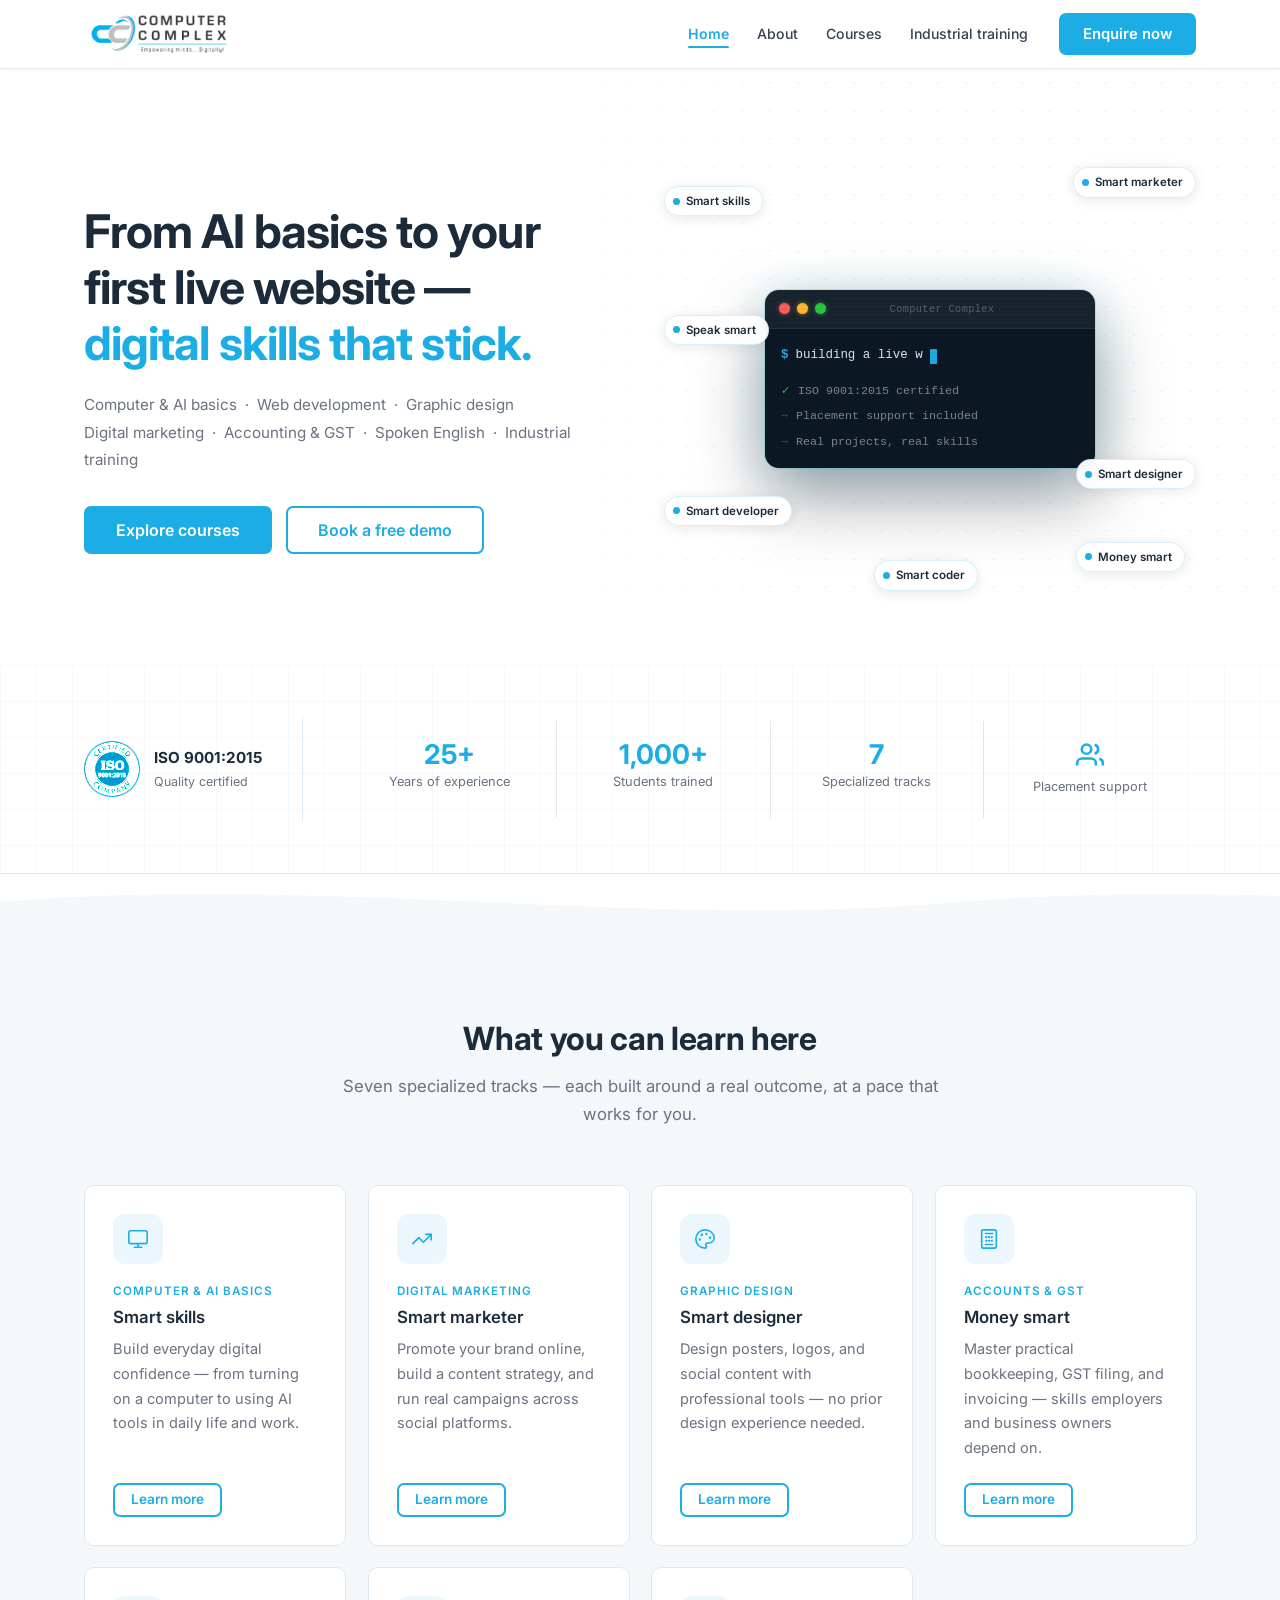
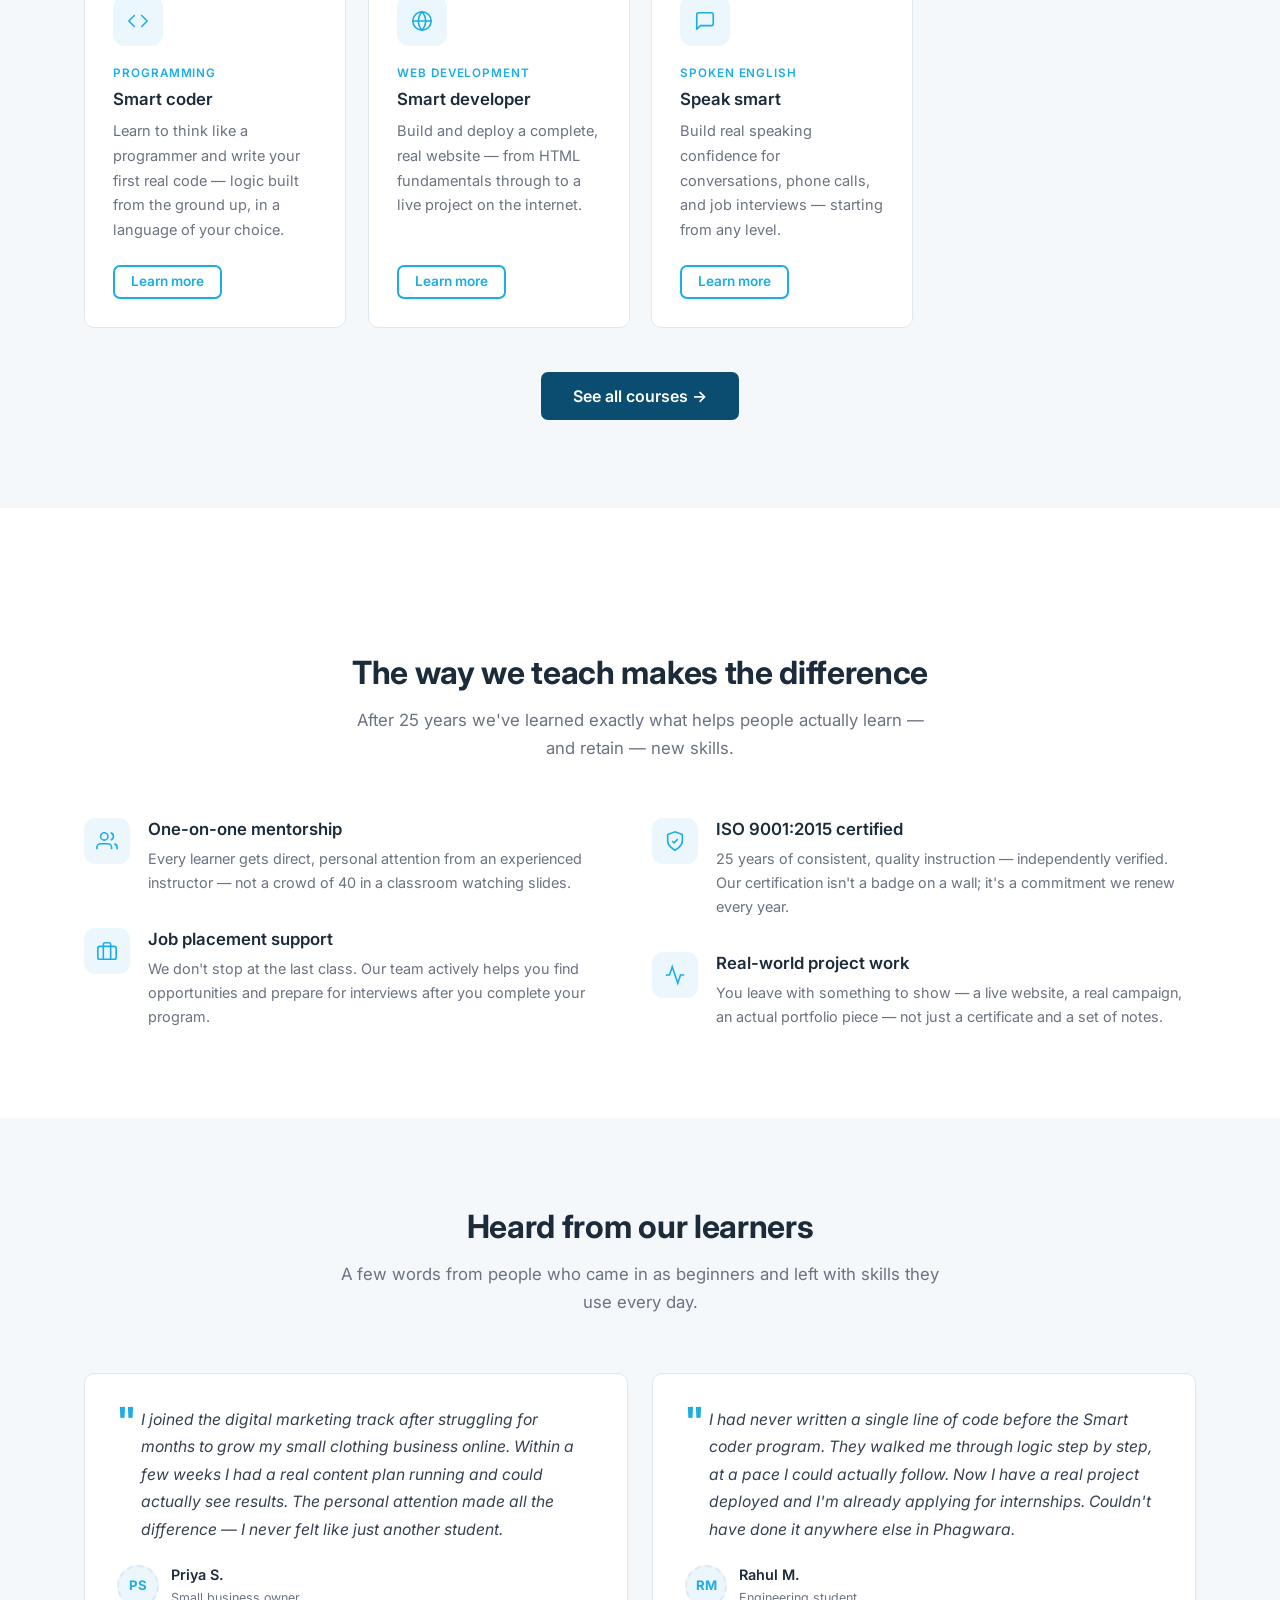
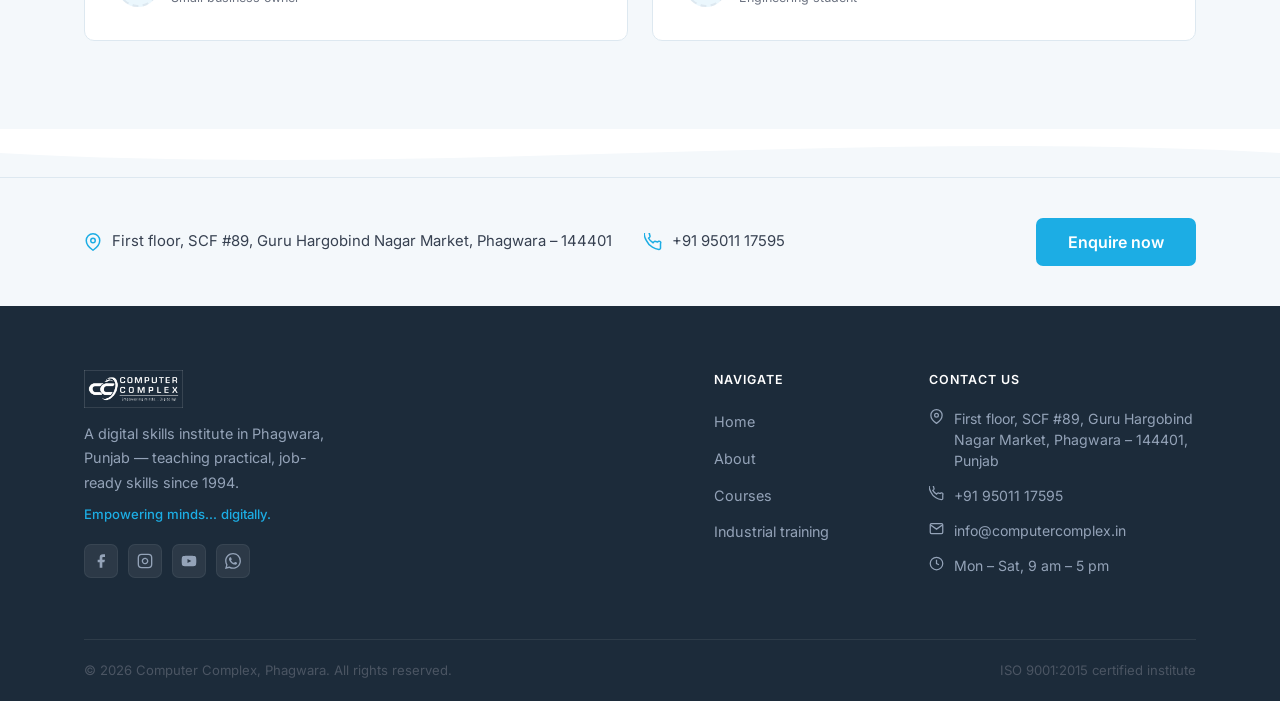
==== commit da455508: "ui enhancements + mobile-view fix" ====
--- a/index.html
+++ b/index.html
@@ -4,7 +4,7 @@
   <meta charset="UTF-8">
   <meta name="viewport" content="width=device-width, initial-scale=1.0">
   <title>Computer Complex — Empowering minds, digitally | Phagwara</title>
-  <meta name="description" content="Computer Complex is Phagwara's ISO 9001:2015 certified digital skills institute — 25+ years of training in computer basics, AI, web development, graphic design, digital marketing, accounting, spoken English, and content creation.">
+  <meta name="description" content="Computer Complex is Phagwara's ISO 9001:2015 certified digital skills institute — 25+ years of training in computer basics, AI, web development, graphic design, digital marketing, accounting and spoken English.">
   <link rel="stylesheet" href="style.css">
   <link rel="stylesheet" href="illustrations.css">
 </head>
@@ -24,7 +24,6 @@
         <a href="about.html" role="menuitem">About</a>
         <a href="courses.html" role="menuitem">Courses</a>
         <a href="industrial-training.html" role="menuitem">Industrial training</a>
-        <a href="contact.html" role="menuitem">Contact</a>
       </div>
       <a href="contact.html" class="btn btn-primary nav-cta">Enquire now</a>
       <button class="nav-hamburger" id="hamburger" aria-label="Open navigation menu" aria-expanded="false" aria-controls="mobileNav">
@@ -36,7 +35,6 @@
       <a href="about.html">About</a>
       <a href="courses.html">Courses</a>
       <a href="industrial-training.html">Industrial training</a>
-      <a href="contact.html">Contact</a>
       <a href="contact.html" class="btn btn-primary">Enquire now</a>
     </nav>
   </div>
@@ -52,7 +50,7 @@
         <h1>From AI basics to your<br>first live website &mdash;<br><span class="blue">digital skills that stick.</span></h1>
         <p class="hero-sub">
           Computer &amp; AI basics &nbsp;&middot;&nbsp; Web development &nbsp;&middot;&nbsp; Graphic design<br>
-          Digital marketing &nbsp;&middot;&nbsp; Accounting &amp; GST &nbsp;&middot;&nbsp; Spoken English &nbsp;&middot;&nbsp; Content creation
+          Digital marketing &nbsp;&middot;&nbsp; Accounting &amp; GST &nbsp;&middot;&nbsp; Spoken English &nbsp;&middot;&nbsp; Industrial training
         </p>
         <div class="hero-btns">
           <a href="courses.html" class="btn btn-primary btn-lg">Explore courses</a>
@@ -97,8 +95,7 @@
 
           <!-- Floating skill chips -->
           <div class="skill-chip sc1"><span class="chip-pip"></span>Smart skills</div>
-          <div class="skill-chip sc2"><span class="chip-pip"></span>Smart creator</div>
-          <div class="skill-chip sc3"><span class="chip-pip"></span>Smart marketer</div>
+          <div class="skill-chip sc2"><span class="chip-pip"></span>Smart marketer</div>
           <div class="skill-chip sc4"><span class="chip-pip"></span>Smart designer</div>
           <div class="skill-chip sc5"><span class="chip-pip"></span>Money smart</div>
           <div class="skill-chip sc6"><span class="chip-pip"></span>Smart coder</div>
@@ -143,7 +140,7 @@
           <span class="stat-desc">Students trained</span>
         </div>
         <div class="stat-item">
-          <span class="stat-val">8</span>
+          <span class="stat-val">7</span>
           <span class="stat-desc">Specialized tracks</span>
         </div>
         <div class="stat-item">
@@ -170,9 +167,8 @@
 <section class="section section-alt" aria-labelledby="courses-heading">
   <div class="container">
     <div class="section-header">
-      <span class="eyebrow">Course tracks</span>
       <h2 id="courses-heading">What you can learn here</h2>
-      <p>Eight specialized tracks — each built around a real outcome, at a pace that works for you.</p>
+      <p>Seven specialized tracks — each built around a real outcome, at a pace that works for you.</p>
     </div>
 
     <div class="grid-courses">
@@ -265,19 +261,6 @@
         <p>Build real speaking confidence for conversations, phone calls, and job interviews — starting from any level.</p>
         <div class="card-footer">
           <a href="courses.html#speak-smart" class="btn btn-secondary btn-sm">Learn more</a>
-        </div>
-      </article>
-
-      <!-- Smart creator -->
-      <article class="card">
-        <div class="card-icon" aria-hidden="true">
-          <svg width="22" height="22" fill="none" stroke="currentColor" stroke-width="1.75" stroke-linecap="round" stroke-linejoin="round" viewBox="0 0 24 24"><path d="M23 7l-7 5 7 5V7z"/><rect x="1" y="5" width="15" height="14" rx="2"/></svg>
-        </div>
-        <div class="card-label">Content creation</div>
-        <h3>Smart creator</h3>
-        <p>Plan, shoot, and edit content from your phone — and build an audience on the platforms where people actually watch.</p>
-        <div class="card-footer">
-          <a href="courses.html#smart-creator" class="btn btn-secondary btn-sm">Learn more</a>
         </div>
       </article>
 
@@ -302,7 +285,6 @@
 <section class="section" aria-labelledby="why-heading">
   <div class="container">
     <div class="section-header">
-      <span class="eyebrow">Why Computer Complex</span>
       <h2 id="why-heading">The way we teach makes the difference</h2>
       <p>After 25 years we've learned exactly what helps people actually learn — and retain — new skills.</p>
     </div>
@@ -360,7 +342,6 @@
 <section class="section section-alt" aria-labelledby="testimonials-heading">
   <div class="container">
     <div class="section-header">
-      <span class="eyebrow">Student stories</span>
       <h2 id="testimonials-heading">Heard from our learners</h2>
       <p>A few words from people who came in as beginners and left with skills they use every day.</p>
     </div>
@@ -375,7 +356,7 @@
           <div class="testimonial-avatar" aria-hidden="true">PS</div>
           <div>
             <div class="testimonial-name">Priya S.</div>
-            <div class="testimonial-title">Small business owner &mdash; <em>Replace with a real student photo &amp; name</em></div>
+            <div class="testimonial-title">Small business owner</div>
           </div>
         </div>
       </div>
@@ -388,7 +369,7 @@
           <div class="testimonial-avatar" aria-hidden="true">RM</div>
           <div>
             <div class="testimonial-name">Rahul M.</div>
-            <div class="testimonial-title">Engineering student &mdash; <em>Replace with a real student photo &amp; name</em></div>
+            <div class="testimonial-title">Engineering student</div>
           </div>
         </div>
       </div>
@@ -417,8 +398,7 @@
         </div>
         <div class="contact-strip-item">
           <svg width="18" height="18" fill="none" stroke="currentColor" stroke-width="2" viewBox="0 0 24 24" aria-hidden="true"><path d="M22 16.92v3a2 2 0 01-2.18 2 19.79 19.79 0 01-8.63-3.07A19.5 19.5 0 013.07 9.91 19.79 19.79 0 01.22 1.31 2 2 0 012.22-.87h3a2 2 0 012 1.72 12.84 12.84 0 00.7 2.81 2 2 0 01-.45 2.11L6.09 7a16 16 0 006 6l1.27-1.27a2 2 0 012.11-.45 12.84 12.84 0 002.81.7A2 2 0 0122 14z"/></svg>
-          <a href="tel:+919876000000">+91 98760 00000</a>
-          <span style="color:var(--muted);font-size:.82rem;">&larr; update with real number</span>
+          <a href="tel:+919501117595">+91 95011 17595</a>
         </div>
       </div>
       <a href="contact.html" class="btn btn-primary btn-lg">Enquire now</a>
@@ -435,23 +415,19 @@
 
       <div class="footer-brand">
         <img src="CC logo.png" alt="Computer Complex">
-        <p>A digital skills institute in Phagwara, Punjab — teaching practical, job-ready skills since 1999.</p>
+        <p>A digital skills institute in Phagwara, Punjab — teaching practical, job-ready skills since 1994.</p>
         <p class="tagline">Empowering minds... digitally.</p>
         <div class="social-links" style="margin-top:18px;" aria-label="Social media">
-          <!-- Facebook -->
-          <a href="https://facebook.com/computercomplex" aria-label="Facebook" target="_blank" rel="noopener noreferrer">
+          <a href="https://www.facebook.com/computercomplexpgw" aria-label="Facebook" target="_blank" rel="noopener noreferrer">
             <svg width="16" height="16" fill="currentColor" viewBox="0 0 24 24"><path d="M18 2h-3a5 5 0 00-5 5v3H7v4h3v8h4v-8h3l1-4h-4V7a1 1 0 011-1h3z"/></svg>
           </a>
-          <!-- Instagram -->
-          <a href="https://instagram.com/computercomplex" aria-label="Instagram" target="_blank" rel="noopener noreferrer">
+          <a href="https://www.instagram.com/computercomplexindia/" aria-label="Instagram" target="_blank" rel="noopener noreferrer">
             <svg width="16" height="16" fill="none" stroke="currentColor" stroke-width="2" viewBox="0 0 24 24"><rect x="2" y="2" width="20" height="20" rx="5"/><path d="M16 11.37A4 4 0 1112.63 8 4 4 0 0116 11.37z"/><line x1="17.5" y1="6.5" x2="17.51" y2="6.5"/></svg>
           </a>
-          <!-- YouTube -->
           <a href="https://youtube.com/@computercomplex" aria-label="YouTube" target="_blank" rel="noopener noreferrer">
             <svg width="16" height="16" fill="currentColor" viewBox="0 0 24 24"><path d="M22.54 6.42a2.78 2.78 0 00-1.95-1.96C18.88 4 12 4 12 4s-6.88 0-8.59.46a2.78 2.78 0 00-1.95 1.96A29 29 0 001 12a29 29 0 00.46 5.58A2.78 2.78 0 003.41 19.6C5.12 20 12 20 12 20s6.88 0 8.59-.46a2.78 2.78 0 001.95-1.95A29 29 0 0023 12a29 29 0 00-.46-5.58zM9.75 15.02V8.98L15.5 12l-5.75 3.02z"/></svg>
           </a>
-          <!-- WhatsApp -->
-          <a href="https://wa.me/919876000000" aria-label="WhatsApp" target="_blank" rel="noopener noreferrer">
+          <a href="https://wa.me/919501117595" aria-label="WhatsApp" target="_blank" rel="noopener noreferrer">
             <svg width="16" height="16" fill="currentColor" viewBox="0 0 24 24"><path d="M17.472 14.382c-.297-.149-1.758-.867-2.03-.967-.273-.099-.471-.148-.67.15-.197.297-.767.966-.94 1.164-.173.199-.347.223-.644.075-.297-.15-1.255-.463-2.39-1.475-.883-.788-1.48-1.761-1.653-2.059-.173-.297-.018-.458.13-.606.134-.133.298-.347.446-.52.149-.174.198-.298.298-.497.099-.198.05-.371-.025-.52-.075-.149-.669-1.612-.916-2.207-.242-.579-.487-.5-.669-.51-.173-.008-.371-.01-.57-.01-.198 0-.52.074-.792.372-.272.297-1.04 1.016-1.04 2.479 0 1.462 1.065 2.875 1.213 3.074.149.198 2.096 3.2 5.077 4.487.709.306 1.262.489 1.694.625.712.227 1.36.195 1.871.118.571-.085 1.758-.719 2.006-1.413.248-.694.248-1.289.173-1.413-.074-.124-.272-.198-.57-.347m-5.421 7.403h-.004a9.87 9.87 0 01-5.031-1.378l-.361-.214-3.741.982.998-3.648-.235-.374a9.86 9.86 0 01-1.51-5.26c.001-5.45 4.436-9.884 9.888-9.884 2.64 0 5.122 1.03 6.988 2.898a9.825 9.825 0 012.893 6.994c-.003 5.45-4.437 9.884-9.885 9.884m8.413-18.297A11.815 11.815 0 0012.05 0C5.495 0 .16 5.335.157 11.892c0 2.096.547 4.142 1.588 5.945L.057 24l6.305-1.654a11.882 11.882 0 005.683 1.448h.005c6.554 0 11.89-5.335 11.893-11.893a11.821 11.821 0 00-3.48-8.413z"/></svg>
           </a>
         </div>
@@ -464,7 +440,6 @@
           <li><a href="about.html">About</a></li>
           <li><a href="courses.html">Courses</a></li>
           <li><a href="industrial-training.html">Industrial training</a></li>
-          <li><a href="contact.html">Contact</a></li>
         </ul>
       </div>
 
@@ -477,7 +452,7 @@
           </li>
           <li>
             <svg width="15" height="15" fill="none" stroke="currentColor" stroke-width="2" viewBox="0 0 24 24" aria-hidden="true"><path d="M22 16.92v3a2 2 0 01-2.18 2 19.79 19.79 0 01-8.63-3.07A19.5 19.5 0 013.07 9.91 19.79 19.79 0 01.22 1.31 2 2 0 012.22-.87h3a2 2 0 012 1.72 12.84 12.84 0 00.7 2.81 2 2 0 01-.45 2.11L6.09 7a16 16 0 006 6l1.27-1.27a2 2 0 012.11-.45 12.84 12.84 0 002.81.7A2 2 0 0122 14z"/></svg>
-            <a href="tel:+919876000000">+91 98760 00000</a>
+            <a href="tel:+919501117595">+91 95011 17595</a>
           </li>
           <li>
             <svg width="15" height="15" fill="none" stroke="currentColor" stroke-width="2" viewBox="0 0 24 24" aria-hidden="true"><path d="M4 4h16c1.1 0 2 .9 2 2v12c0 1.1-.9 2-2 2H4c-1.1 0-2-.9-2-2V6c0-1.1.9-2 2-2z"/><polyline points="22,6 12,13 2,6"/></svg>
@@ -485,7 +460,7 @@
           </li>
           <li>
             <svg width="15" height="15" fill="none" stroke="currentColor" stroke-width="2" viewBox="0 0 24 24" aria-hidden="true"><circle cx="12" cy="12" r="10"/><polyline points="12 6 12 12 16 14"/></svg>
-            <span>Mon – Sat, 9 am – 7 pm</span>
+            <span>Mon – Sat, 9 am – 5 pm</span>
           </li>
         </ul>
       </div>
--- a/style.css
+++ b/style.css
@@ -160,26 +160,49 @@
 .nav-hamburger.open span:nth-child(3) { transform: translateY(-7px) rotate(-45deg); }
 
 /* Mobile drawer */
+.nav-hamburger:focus { outline: none; }
+.nav-hamburger:focus-visible { outline: 2px solid var(--blue); outline-offset: 3px; }
+
+@keyframes navSlideDown {
+  from { opacity: 0; transform: translateY(-6px); }
+  to   { opacity: 1; transform: translateY(0); }
+}
 .nav-mobile {
   display: none;
   flex-direction: column;
-  padding: 12px 20px 20px;
-  border-top: 1px solid var(--border);
+  border-top: 3px solid var(--blue);
   background: var(--white);
-  gap: 2px;
-}
-.nav-mobile.open { display: flex; }
+  box-shadow: 0 16px 48px rgba(10,30,80,.13);
+}
+.nav-mobile.open {
+  display: flex;
+  animation: navSlideDown .22s cubic-bezier(.22,1,.36,1) both;
+}
 .nav-mobile a {
-  padding: 10px 12px;
-  font-size: .93rem;
+  padding: 17px 28px;
+  font-size: 1rem;
   font-weight: 500;
-  color: var(--body);
-  border-radius: 5px;
-  display: block;
+  color: var(--charcoal);
+  border-bottom: 1px solid var(--border);
+  display: flex;
+  align-items: center;
+  gap: 10px;
   transition: var(--ease);
-}
-.nav-mobile a:hover { color: var(--blue); background: var(--blue-bg); }
-.nav-mobile .btn { margin-top: 10px; justify-content: center; width: 100%; }
+  position: relative;
+}
+.nav-mobile a::before {
+  content: '';
+  position: absolute;
+  left: 0; top: 0; bottom: 0;
+  width: 3px;
+  background: var(--blue);
+  border-radius: 0 3px 3px 0;
+  transform: scaleY(0);
+  transition: transform .18s ease;
+}
+.nav-mobile a:hover         { color: var(--blue); background: var(--blue-bg); }
+.nav-mobile a:hover::before { transform: scaleY(1); }
+.nav-mobile .btn { margin: 20px 20px 24px; justify-content: center; width: calc(100% - 40px); font-size: .97rem; }
 
 @media (max-width: 880px) {
   .nav-links, .nav-cta { display: none; }
@@ -268,13 +291,40 @@
    INNER PAGE HERO
 ───────────────────────────────────────── */
 .page-hero {
-  background: var(--light);
+  background: linear-gradient(140deg, #06293e 0%, #09405f 55%, #0e5075 100%);
   padding: 60px 0 48px;
-  border-bottom: 1px solid var(--border);
+}
+.page-hero .container {
+  display: grid;
+  grid-template-columns: 1fr 290px;
+  gap: 48px;
+  align-items: center;
 }
 .page-hero .eyebrow { margin-bottom: 8px; }
-.page-hero h1 { margin-bottom: 14px; font-size: clamp(1.75rem, 3.5vw, 2.4rem); }
-.page-hero p { color: var(--muted); font-size: 1.08rem; max-width: 580px; }
+.page-hero h1 { margin-bottom: 14px; font-size: clamp(1.75rem, 3.5vw, 2.4rem); color: #fff; }
+.page-hero p  { font-size: 1.08rem; color: rgba(255,255,255,.7); }
+.ph-visual { flex-shrink: 0; }
+.ph-visual svg { width: 100%; height: auto; display: block; }
+.ph-marquee-row { grid-column: 1 / -1; margin-top: 8px; }
+
+/* Tablet / large phone: shrink SVG column to 110px, keep side-by-side */
+@media (max-width: 760px) {
+  .page-hero { padding: 40px 0 36px; }
+  .page-hero .container { grid-template-columns: 1fr 175px; gap: 20px; }
+  .page-hero h1 { font-size: clamp(1.15rem, 4.2vw, 2.4rem); }
+  .ph-visual { opacity: .7; }
+}
+/* Mid-phone (< 540px): stack so text gets full width */
+@media (max-width: 540px) {
+  .page-hero .container { grid-template-columns: 1fr; gap: 0; }
+  .ph-visual { display: flex; justify-content: center; opacity: .55; margin-top: 20px; }
+  .ph-visual svg { width: 180px; }
+}
+/* Small phone (< 440px): keep stacked, slightly smaller SVG */
+@media (max-width: 440px) {
+  .page-hero h1 { font-size: clamp(1.3rem, 5.5vw, 2.4rem); }
+  .ph-visual svg { width: 150px; }
+}
 
 /* ─────────────────────────────────────────
    CARDS
@@ -713,10 +763,33 @@
   border-bottom: none;
 }
 
+/* Tablet: keep two-column, scale the whole illustration wrap down */
 @media (max-width: 840px) {
-  .hero-section { padding: 56px 0 0; }
-  .hero-inner { grid-template-columns: 1fr; }
-  .hero-visual { display: none; }
+  .hero-section { padding: 48px 0 0; }
+  .hero-inner { grid-template-columns: 1fr 1fr; gap: 20px; }
+  .hero-visual { display: flex; align-items: center; justify-content: center; }
+  .hero-illus-wrap {
+    height: 240px;
+    transform: scale(0.58);
+    transform-origin: center center;
+  }
+}
+/* Small phone: stack, show terminal + chips below text */
+@media (max-width: 580px) {
+  .hero-section { padding: 40px 0 32px; }
+  .hero-inner { grid-template-columns: 1fr; gap: 20px; }
+  .hero-visual {
+    display: flex;
+    justify-content: center;
+    align-items: flex-start;
+    height: 300px;
+    overflow: clip;
+  }
+  .hero-illus-wrap {
+    height: 460px;
+    transform: scale(0.65);
+    transform-origin: top center;
+  }
 }
 
 /* ─────────────────────────────────────────
@@ -830,10 +903,11 @@
 
 /* ── Inner page hero entrance ── */
 @media (prefers-reduced-motion: no-preference) {
-  .page-hero .eyebrow { animation: fadeIn .45s ease .04s both; }
-  .page-hero h1        { animation: fadeUp .6s cubic-bezier(.22,1,.36,1) .12s both; }
-  .page-hero p         { animation: fadeUp .6s cubic-bezier(.22,1,.36,1) .22s both; }
-  .page-hero > .container > div { animation: fadeUp .6s cubic-bezier(.22,1,.36,1) .30s both; }
+  .page-hero .eyebrow       { animation: fadeIn .45s ease .04s both; }
+  .page-hero h1              { animation: fadeUp .6s cubic-bezier(.22,1,.36,1) .12s both; }
+  .page-hero p               { animation: fadeUp .6s cubic-bezier(.22,1,.36,1) .22s both; }
+  .page-hero .ph-text > div  { animation: fadeUp .6s cubic-bezier(.22,1,.36,1) .30s both; }
+  .page-hero .ph-visual      { animation: fadeIn .9s ease .28s both; }
 }
 
 /* ── Nav enhancements ── */
--- a/illustrations.css
+++ b/illustrations.css
@@ -185,6 +185,7 @@
 .sc8 { animation: cf8 5.5s ease-in-out infinite  .4s;    top:36%; left:0; }
 
 @media (max-width: 1040px) { .skill-chip { display: none; } }
+@media (max-width: 580px)  { .skill-chip { display: flex; } }
 @media (prefers-reduced-motion: reduce) {
   .hero-terminal { animation: none !important; }
   .skill-chip { animation: none !important; }
@@ -282,7 +283,7 @@
   position: absolute;
   width: 380px; height: 380px;
   border-radius: 50%;
-  background: radial-gradient(circle, rgba(28,173,228,.09) 0%, transparent 68%);
+  background: radial-gradient(circle, rgba(28,173,228,.18) 0%, transparent 68%);
   right: -80px; top: -100px;
   pointer-events: none;
   animation: orbDrift 14s ease-in-out infinite;
@@ -292,7 +293,7 @@
   position: absolute;
   width: 220px; height: 220px;
   border-radius: 50%;
-  background: radial-gradient(circle, rgba(28,173,228,.05) 0%, transparent 70%);
+  background: radial-gradient(circle, rgba(28,173,228,.12) 0%, transparent 70%);
   right: 140px; bottom: -60px;
   pointer-events: none;
   animation: orbDrift 18s ease-in-out infinite -6s;
@@ -354,8 +355,84 @@
   user-select: none;
 }
 .ctag-dot { width: 6px; height: 6px; border-radius: 50%; background: var(--blue); flex-shrink: 0; }
+
+/* Override ctag for dark hero background */
+.page-hero .ctag {
+  background: rgba(255,255,255,.08);
+  border-color: rgba(28,173,228,.35);
+  color: rgba(255,255,255,.8);
+}
+.page-hero .ctag-dot { background: #1CADE4; }
+
 @media (prefers-reduced-motion: reduce) {
   .cts-inner { animation: none; }
+}
+
+/* ─────────────────────────────────────────
+   PAGE-HERO SVG ILLUSTRATION ANIMATIONS
+───────────────────────────────────────── */
+@keyframes phPulse {
+  0%,100% { transform: scale(1); }
+  50%      { transform: scale(1.14); }
+}
+.ph-pulse {
+  transform-box: fill-box;
+  transform-origin: center;
+  animation: phPulse 3.2s ease-in-out infinite;
+}
+
+@keyframes phFloat1 { 0%,100%{transform:translate(0,0)} 50%{transform:translate(3px,-6px)} }
+@keyframes phFloat2 { 0%,100%{transform:translate(0,0)} 50%{transform:translate(-4px,-5px)} }
+@keyframes phFloat3 { 0%,100%{transform:translate(0,0)} 50%{transform:translate(4px,5px)} }
+@keyframes phFloat4 { 0%,100%{transform:translate(0,0)} 50%{transform:translate(-3px,6px)} }
+@keyframes phFloat5 { 0%,100%{transform:translate(0,0)} 50%{transform:translate(5px,-3px)} }
+
+.ph-float1 { animation: phFloat1 5.1s ease-in-out infinite; }
+.ph-float2 { animation: phFloat2 6.3s ease-in-out infinite .8s; }
+.ph-float3 { animation: phFloat3 5.7s ease-in-out infinite 1.4s; }
+.ph-float4 { animation: phFloat4 6.8s ease-in-out infinite .3s; }
+.ph-float5 { animation: phFloat5 5.4s ease-in-out infinite 2.1s; }
+
+@keyframes phSpark {
+  0%,100% { opacity: .15; transform: scale(.7); }
+  50%      { opacity: .9;  transform: scale(1.5); }
+}
+.ph-spark {
+  transform-box: fill-box;
+  transform-origin: center;
+  animation: phSpark 2.6s ease-in-out infinite;
+}
+
+@keyframes phGearCw  { from { transform: rotate(0deg);    } to { transform: rotate(360deg);   } }
+@keyframes phGearCcw { from { transform: rotate(0deg);    } to { transform: rotate(-360deg);  } }
+
+.ph-gear-cw  {
+  transform-box: fill-box;
+  transform-origin: center;
+  animation: phGearCw  20s linear infinite;
+}
+.ph-gear-ccw {
+  transform-box: fill-box;
+  transform-origin: center;
+  animation: phGearCcw 13s linear infinite;
+}
+
+@keyframes phNodePulse {
+  0%,100% { opacity: .35; }
+  50%      { opacity: 1;   }
+}
+.ph-node-seq circle:nth-child(1) { animation: phNodePulse 3.5s ease-in-out infinite 0s;    }
+.ph-node-seq circle:nth-child(2) { animation: phNodePulse 3.5s ease-in-out infinite .5s;   }
+.ph-node-seq circle:nth-child(3) { animation: phNodePulse 3.5s ease-in-out infinite 1s;    }
+.ph-node-seq circle:nth-child(4) { animation: phNodePulse 3.5s ease-in-out infinite 1.5s;  }
+.ph-node-seq circle:nth-child(5) { animation: phNodePulse 3.5s ease-in-out infinite 2s;    }
+.ph-node-seq circle:nth-child(6) { animation: phNodePulse 3.5s ease-in-out infinite 2.5s;  }
+.ph-node-seq circle:nth-child(7) { animation: phNodePulse 3.5s ease-in-out infinite 3s;    }
+
+@media (prefers-reduced-motion: reduce) {
+  .ph-pulse, .ph-float1, .ph-float2, .ph-float3, .ph-float4, .ph-float5,
+  .ph-spark, .ph-gear-cw, .ph-gear-ccw,
+  .ph-node-seq circle { animation: none !important; }
 }
 
 /* ─────────────────────────────────────────
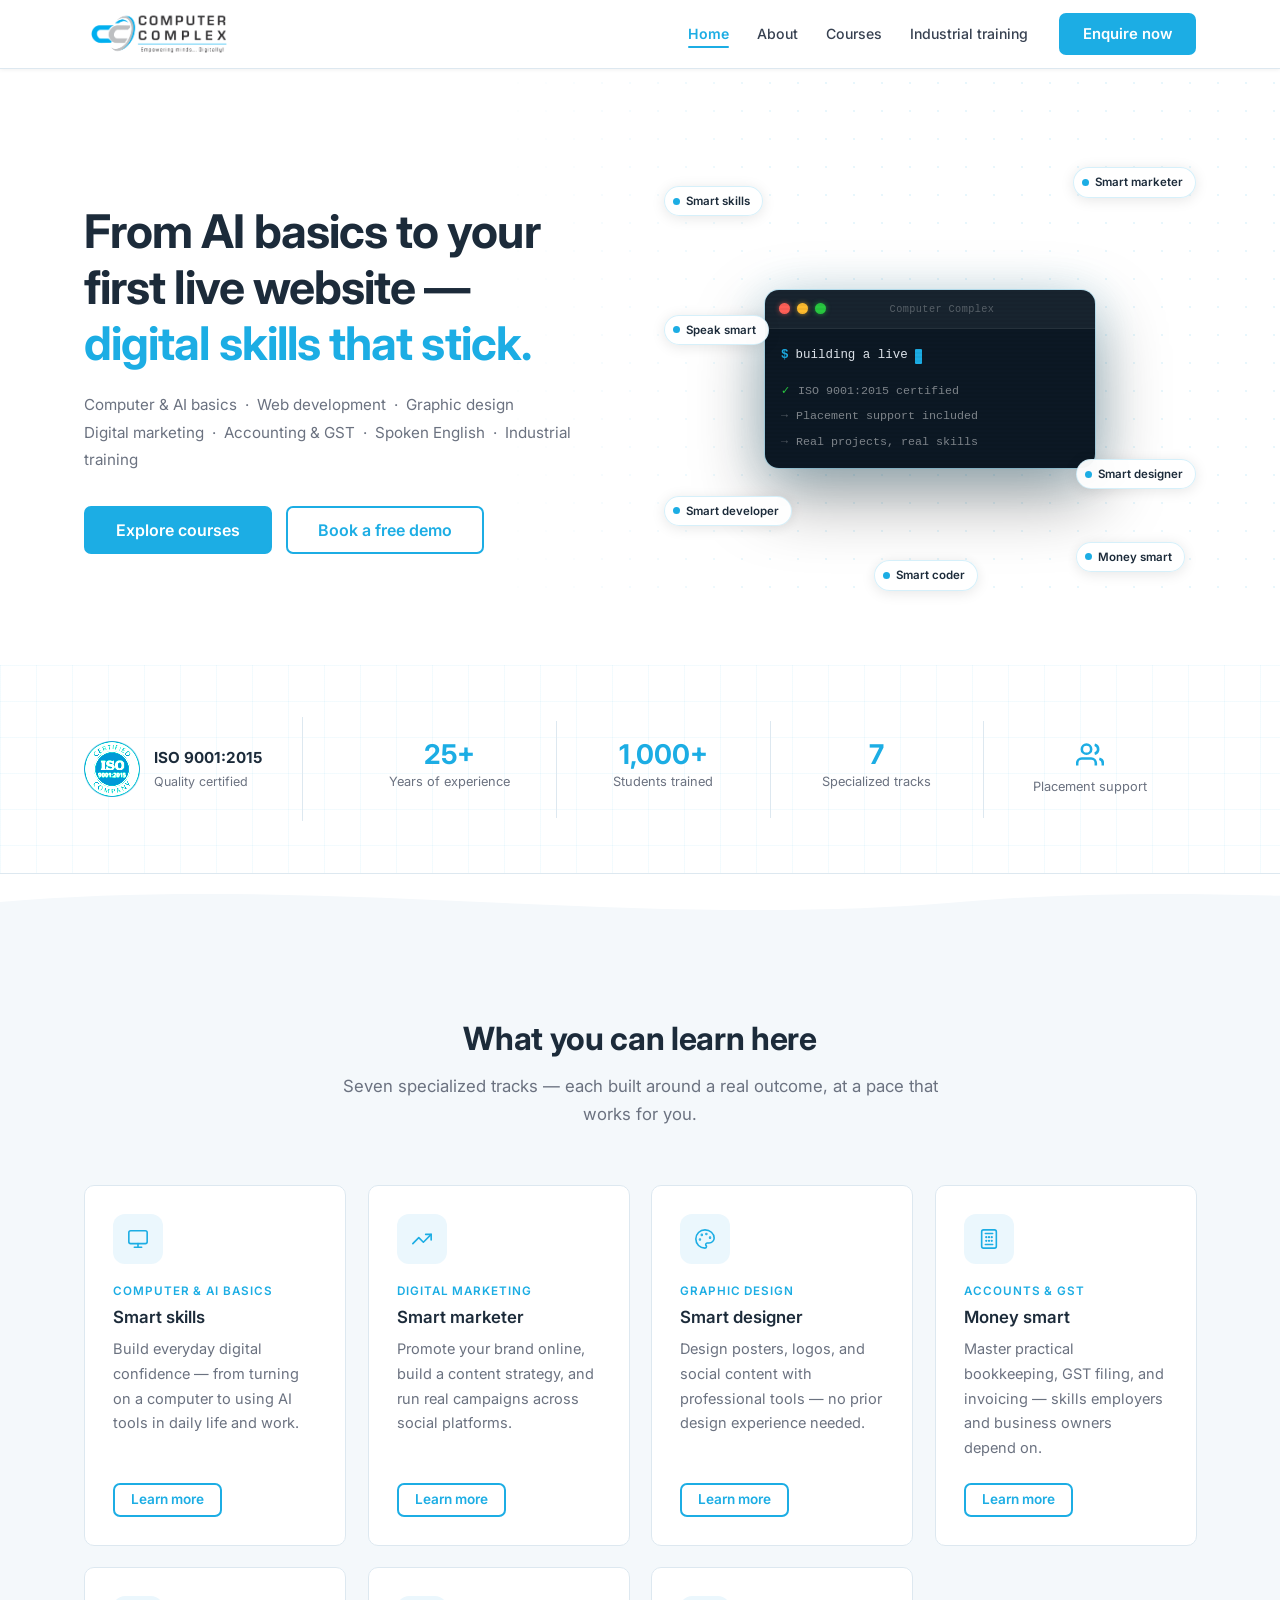
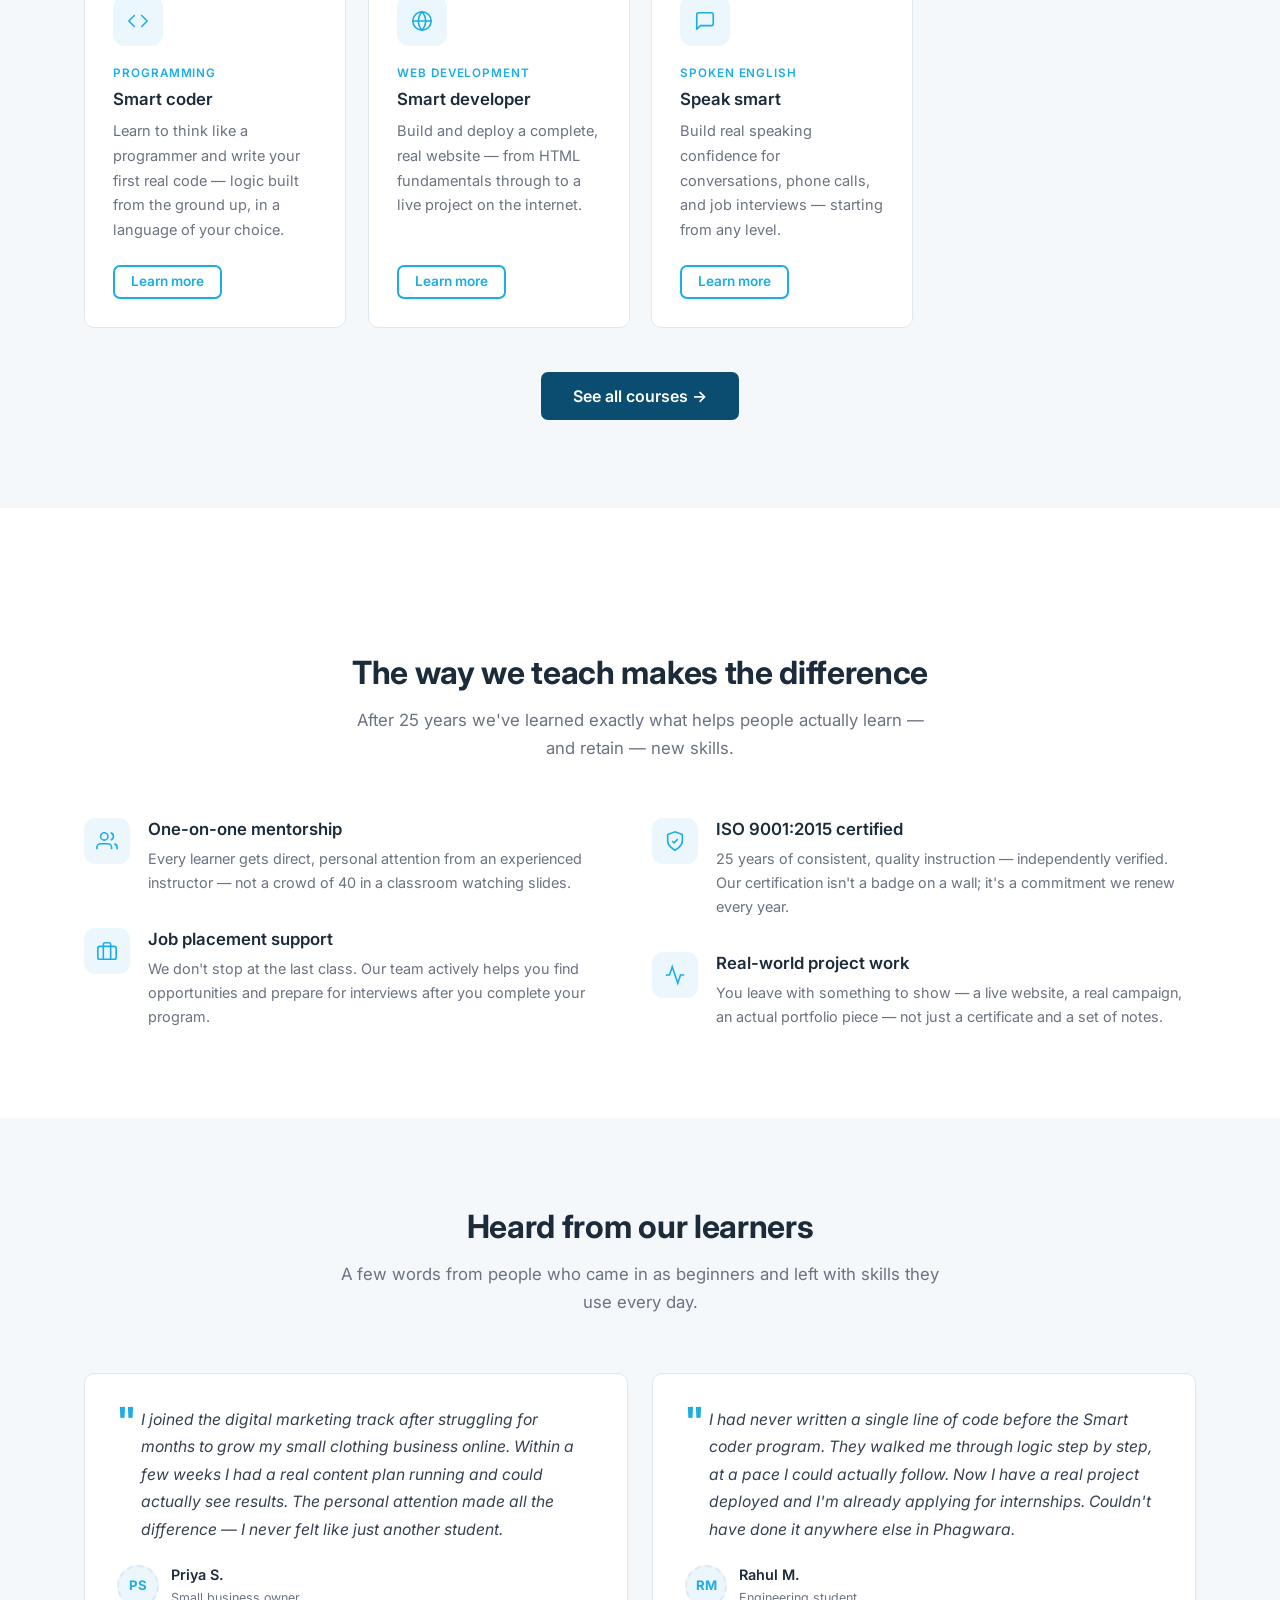
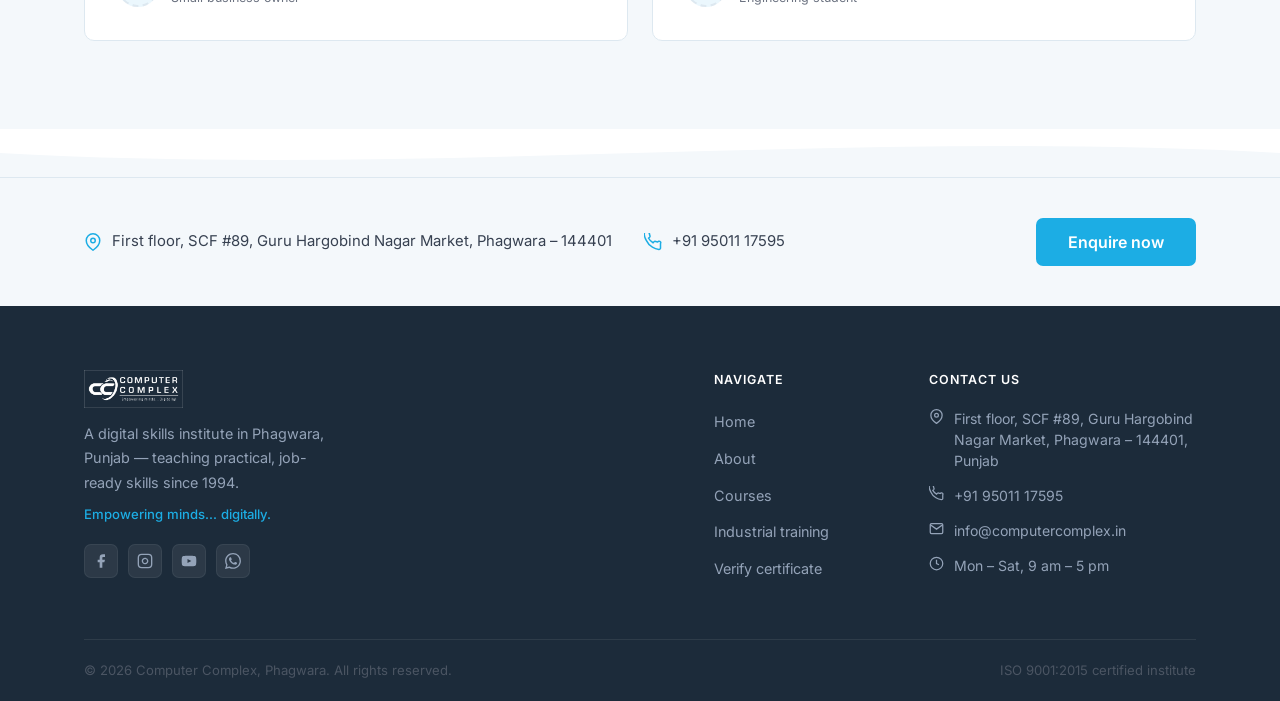
==== commit ab09cb42: "added favicon + verification webpage" ====
--- a/index.html
+++ b/index.html
@@ -5,6 +5,8 @@
   <meta name="viewport" content="width=device-width, initial-scale=1.0">
   <title>Computer Complex — Empowering minds, digitally | Phagwara</title>
   <meta name="description" content="Computer Complex is Phagwara's ISO 9001:2015 certified digital skills institute — 25+ years of training in computer basics, AI, web development, graphic design, digital marketing, accounting and spoken English.">
+  <link rel="icon" type="image/png" href="favicon.png">
+  <link rel="apple-touch-icon" href="favicon.png">
   <link rel="stylesheet" href="style.css">
   <link rel="stylesheet" href="illustrations.css">
 </head>
@@ -35,6 +37,7 @@
       <a href="about.html">About</a>
       <a href="courses.html">Courses</a>
       <a href="industrial-training.html">Industrial training</a>
+      <a href="verify.html">Verify certificate</a>
       <a href="contact.html" class="btn btn-primary">Enquire now</a>
     </nav>
   </div>
@@ -440,6 +443,7 @@
           <li><a href="about.html">About</a></li>
           <li><a href="courses.html">Courses</a></li>
           <li><a href="industrial-training.html">Industrial training</a></li>
+          <li><a href="verify.html">Verify certificate</a></li>
         </ul>
       </div>
 
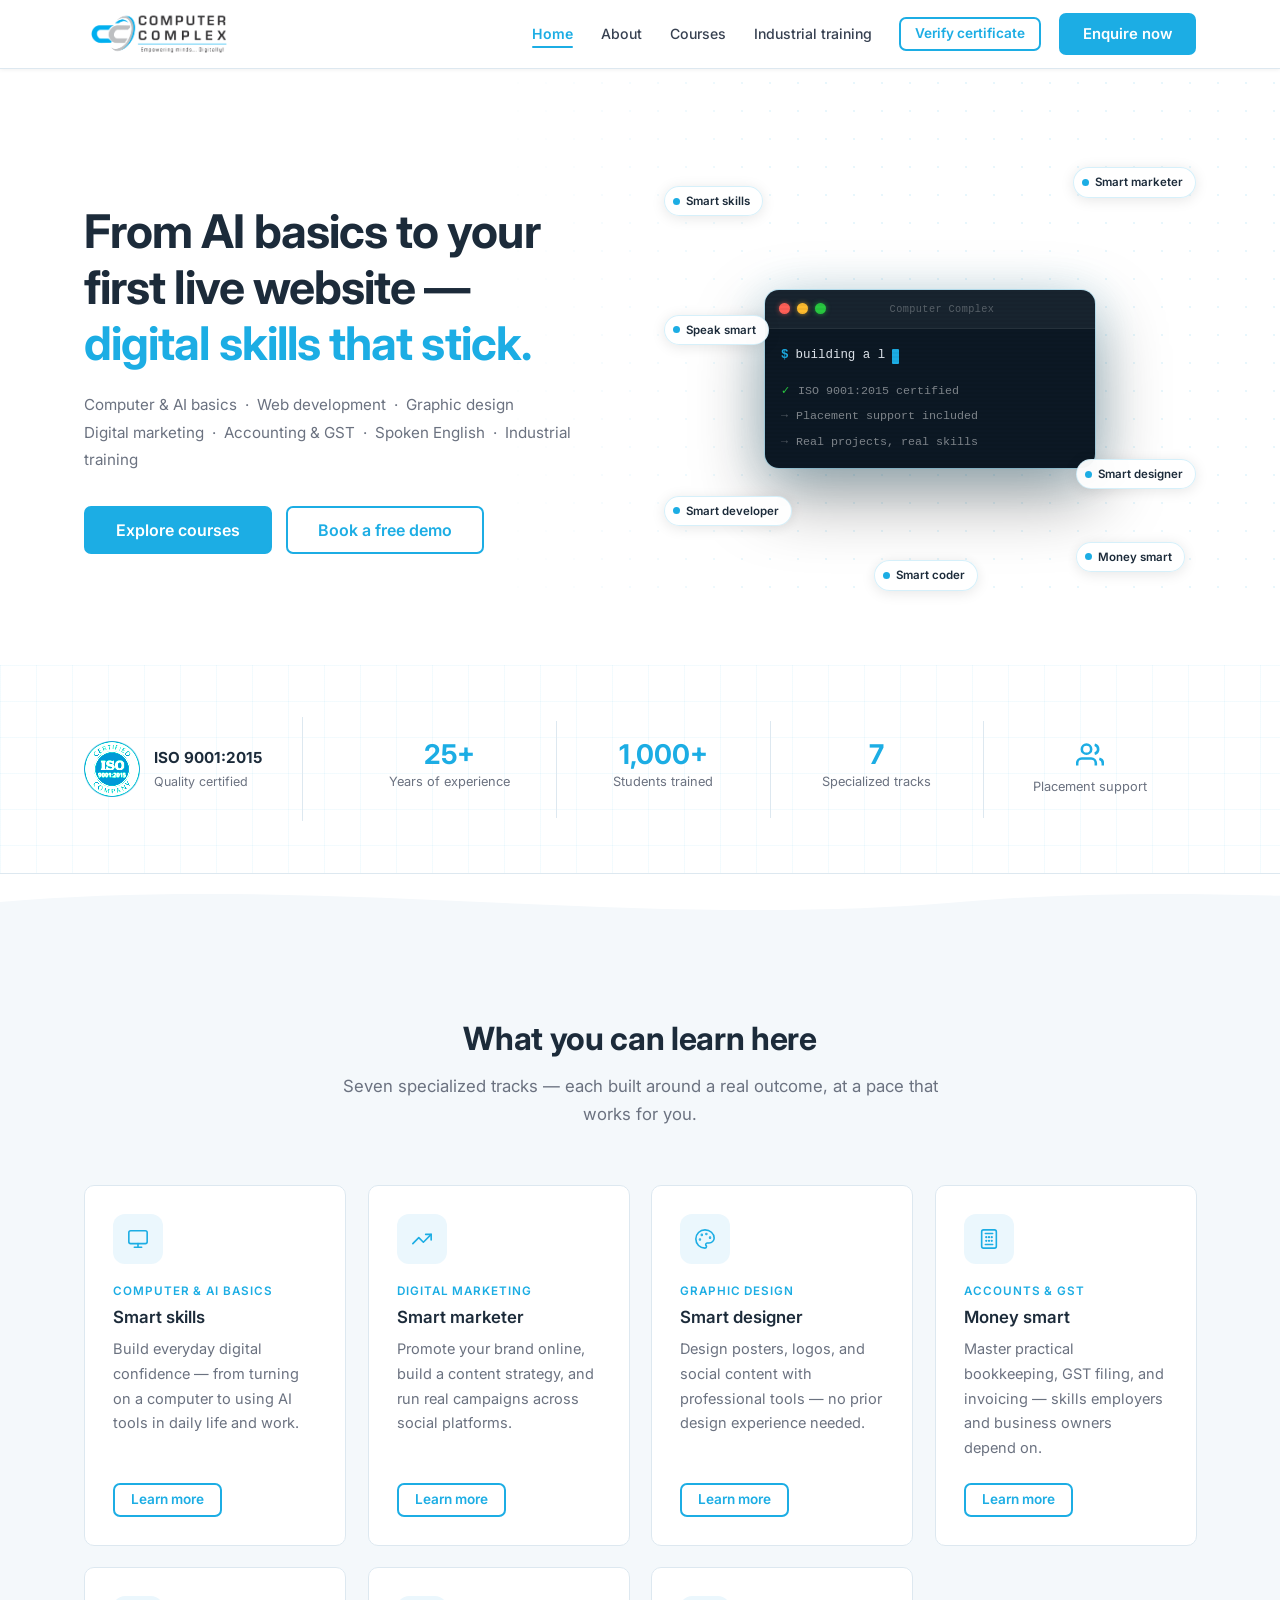
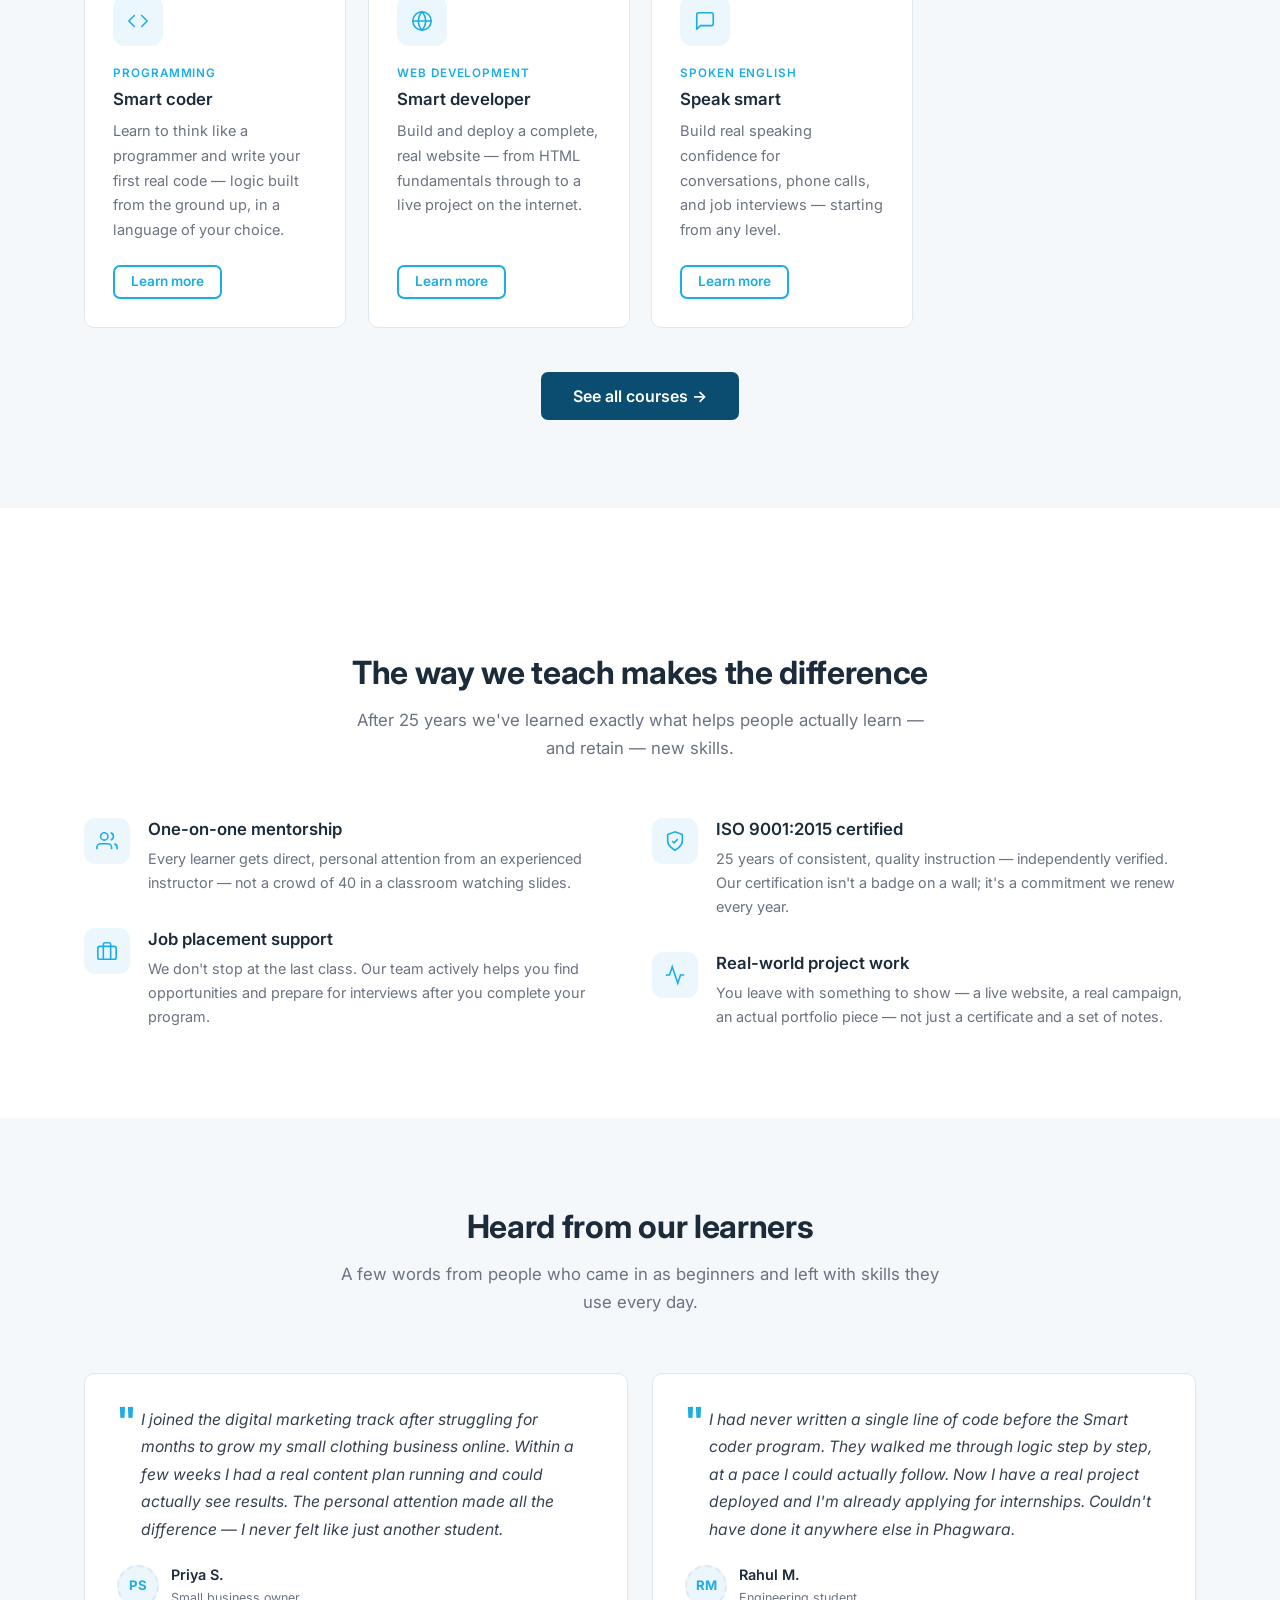
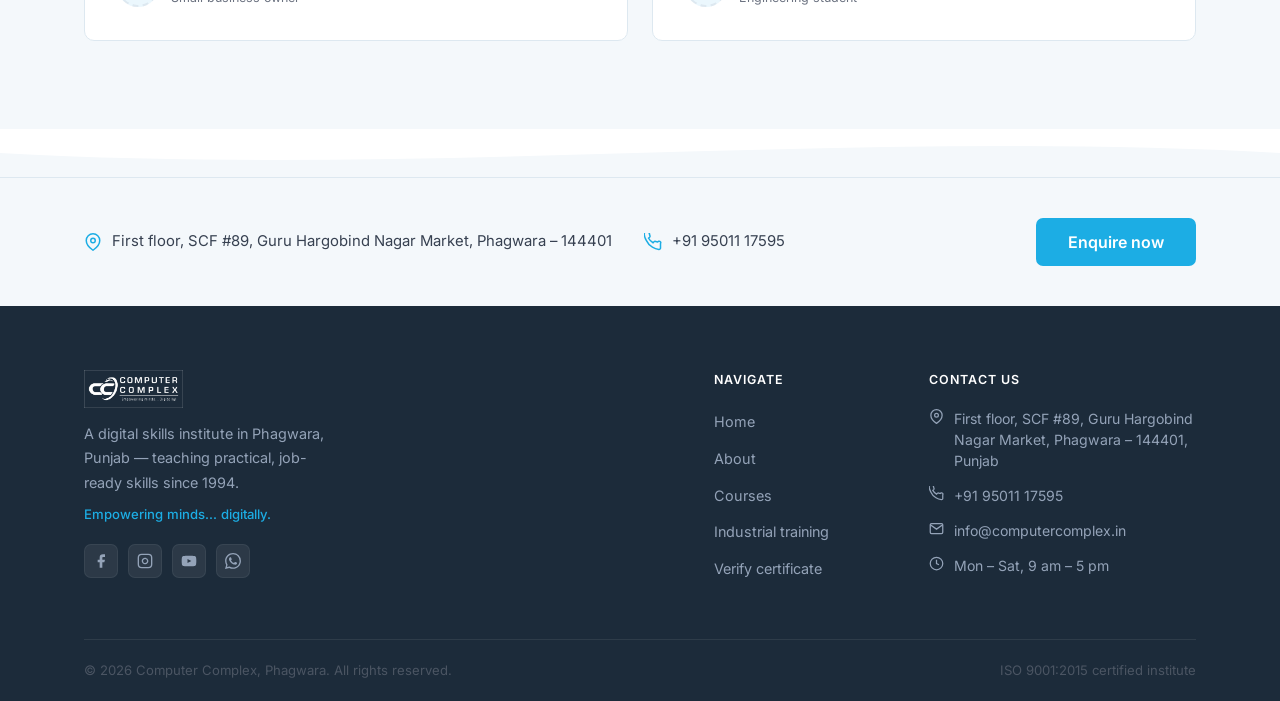
==== commit 6ec96442: "certification-verification changes" ====
--- a/index.html
+++ b/index.html
@@ -27,6 +27,7 @@
         <a href="courses.html" role="menuitem">Courses</a>
         <a href="industrial-training.html" role="menuitem">Industrial training</a>
       </div>
+      <a href="verify.html" class="btn btn-secondary nav-verify">Verify certificate</a>
       <a href="contact.html" class="btn btn-primary nav-cta">Enquire now</a>
       <button class="nav-hamburger" id="hamburger" aria-label="Open navigation menu" aria-expanded="false" aria-controls="mobileNav">
         <span></span><span></span><span></span>
--- a/style.css
+++ b/style.css
@@ -132,6 +132,8 @@
 .nav-links a:hover { color: var(--blue); background: var(--blue-bg); }
 .nav-links a.active { color: var(--blue); font-weight: 600; }
 .nav-cta { margin-left: 14px; flex-shrink: 0; }
+.nav-verify { margin-left: 10px; padding: 8px 14px; font-size: .85rem; flex-shrink: 0; }
+@media (max-width: 880px) { .nav-verify { display: none; } }
 
 /* Hamburger */
 .nav-hamburger {
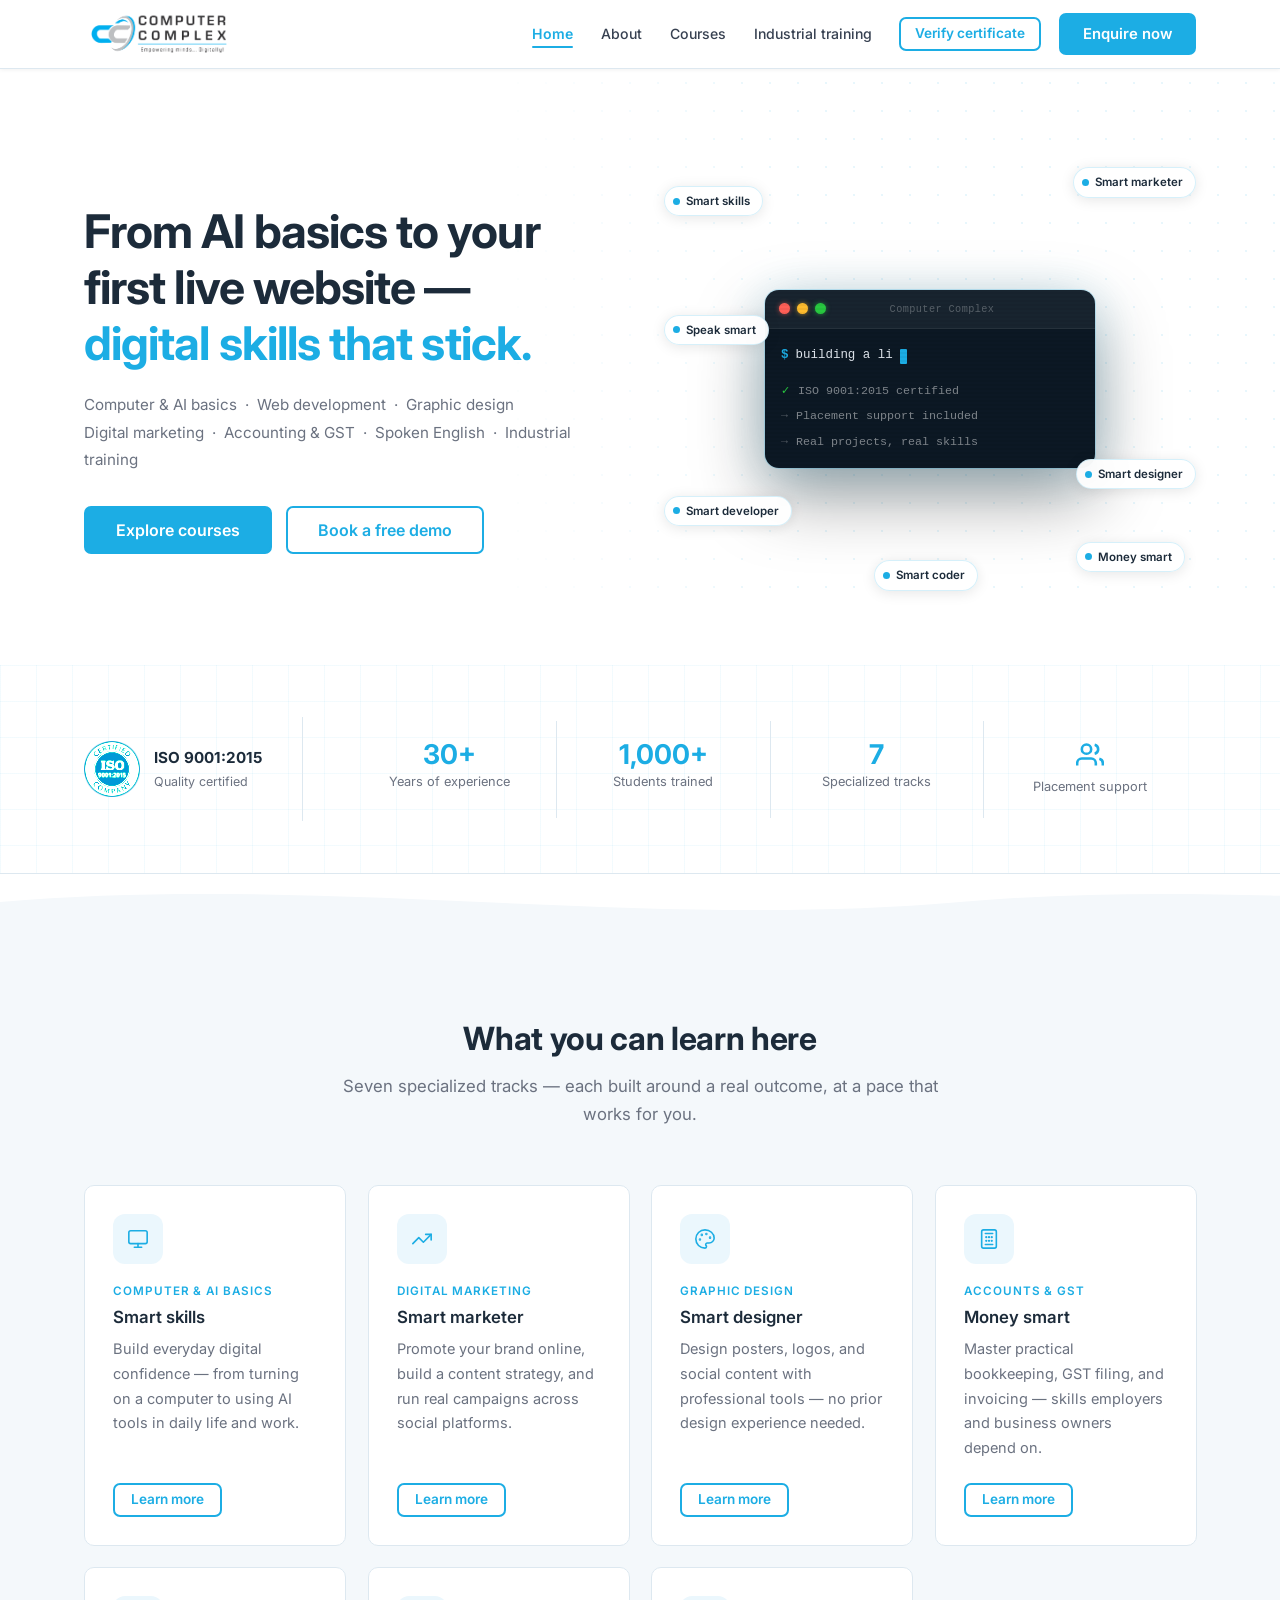
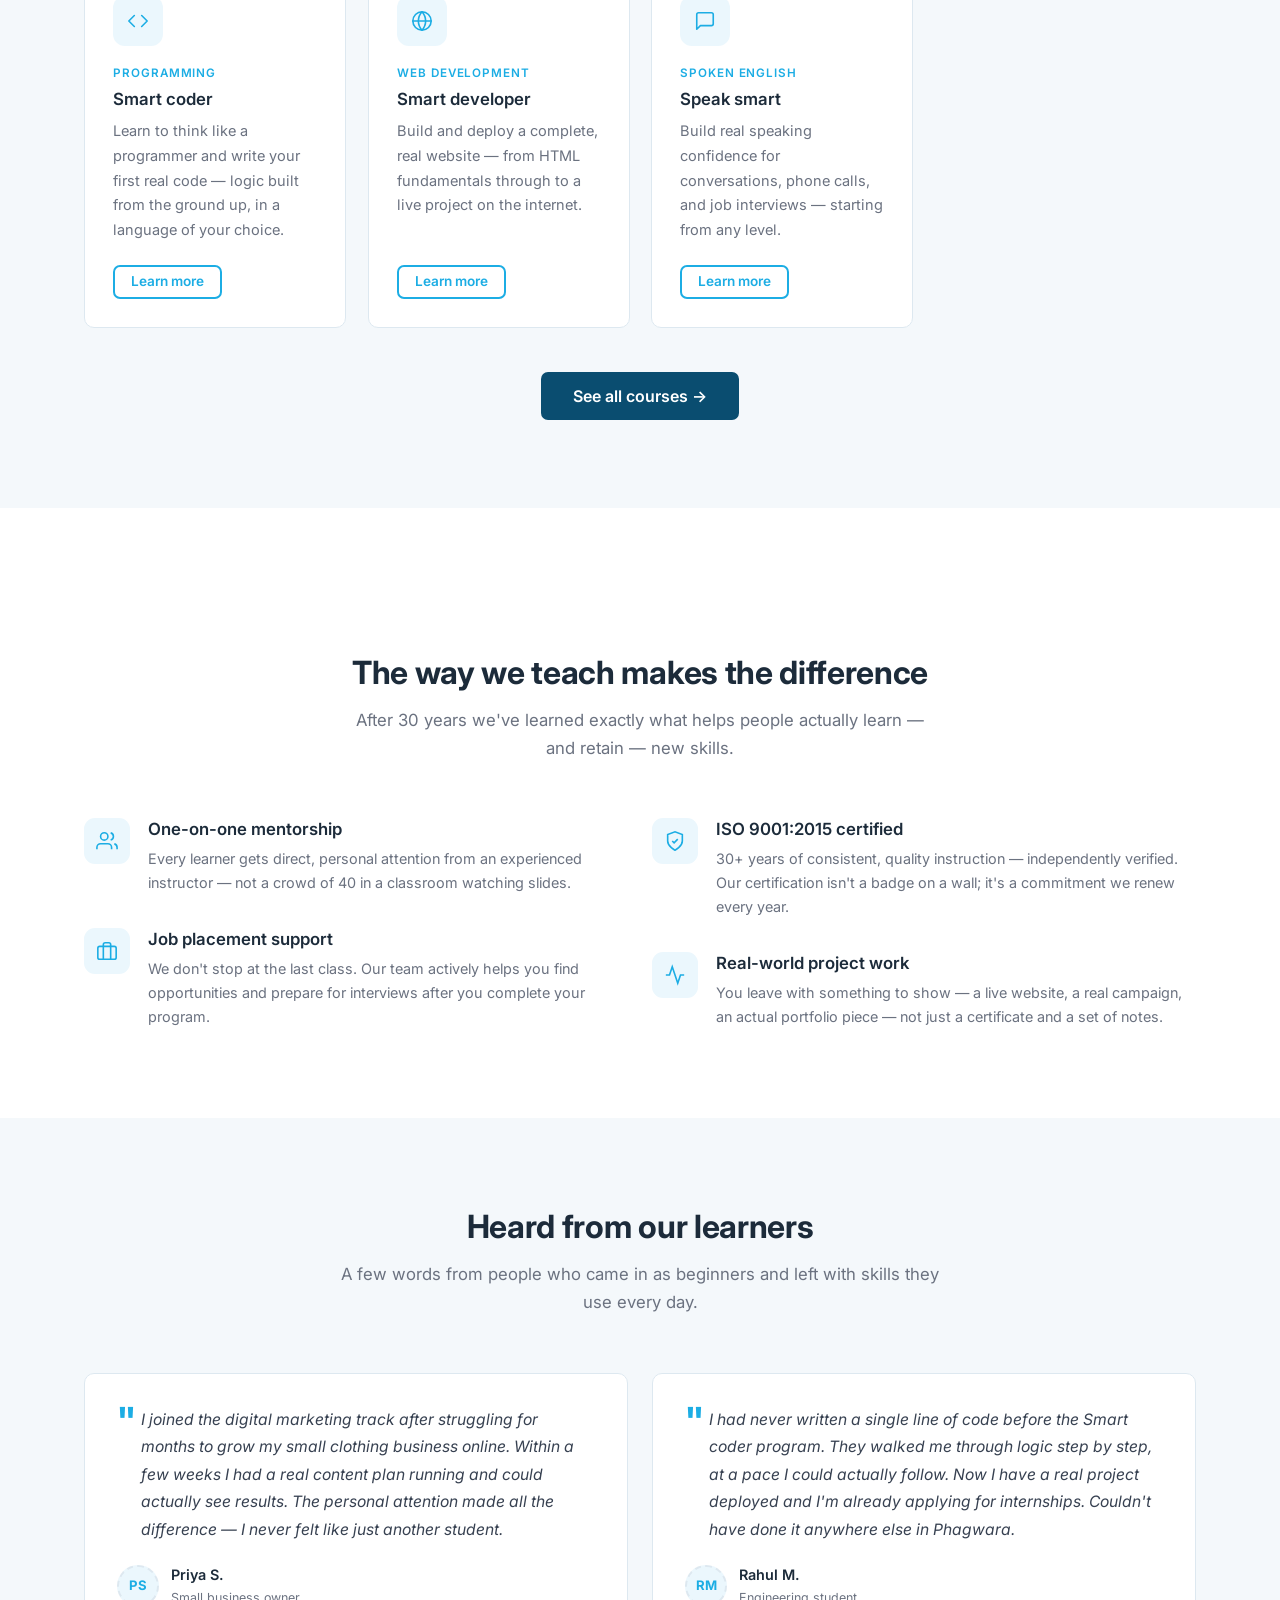
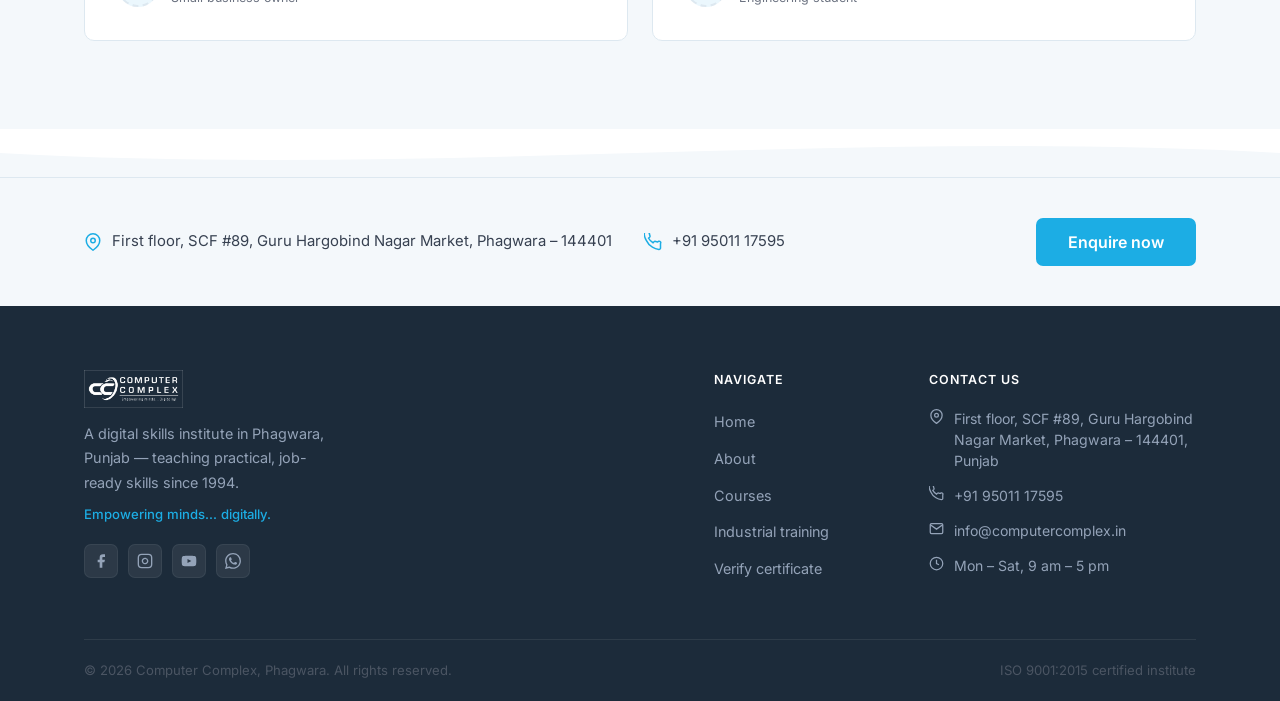
==== commit c6c2bb7f: "Matter changes" ====
--- a/index.html
+++ b/index.html
@@ -4,7 +4,7 @@
   <meta charset="UTF-8">
   <meta name="viewport" content="width=device-width, initial-scale=1.0">
   <title>Computer Complex — Empowering minds, digitally | Phagwara</title>
-  <meta name="description" content="Computer Complex is Phagwara's ISO 9001:2015 certified digital skills institute — 25+ years of training in computer basics, AI, web development, graphic design, digital marketing, accounting and spoken English.">
+  <meta name="description" content="Computer Complex is Phagwara's ISO 9001:2015 certified digital skills institute — 30+ years of training in computer basics, AI, web development, graphic design, digital marketing, accounting and spoken English.">
   <link rel="icon" type="image/png" href="favicon.png">
   <link rel="apple-touch-icon" href="favicon.png">
   <link rel="stylesheet" href="style.css">
@@ -136,7 +136,7 @@
       </div>
       <div class="trust-stats">
         <div class="stat-item">
-          <span class="stat-val">25+</span>
+          <span class="stat-val">30+</span>
           <span class="stat-desc">Years of experience</span>
         </div>
         <div class="stat-item">
@@ -290,7 +290,7 @@
   <div class="container">
     <div class="section-header">
       <h2 id="why-heading">The way we teach makes the difference</h2>
-      <p>After 25 years we've learned exactly what helps people actually learn — and retain — new skills.</p>
+      <p>After 30 years we've learned exactly what helps people actually learn — and retain — new skills.</p>
     </div>
 
     <div class="grid-2">
@@ -322,7 +322,7 @@
           </div>
           <div class="feature-text">
             <h3>ISO 9001:2015 certified</h3>
-            <p>25 years of consistent, quality instruction — independently verified. Our certification isn't a badge on a wall; it's a commitment we renew every year.</p>
+            <p>30+ years of consistent, quality instruction — independently verified. Our certification isn't a badge on a wall; it's a commitment we renew every year.</p>
           </div>
         </div>
         <div class="feature-item">
--- a/illustrations.css
+++ b/illustrations.css
@@ -558,6 +558,10 @@
 
 @media (max-width: 720px) {
   .step-track { display: none; }
+  .it-steps-wrap { flex-direction: column !important; }
+  .it-step { border-right: none !important; border-bottom: 1px solid var(--border); text-align: left; }
+  .it-step:last-child { border-bottom: none; }
+  .step-num-badge { margin: 0 0 12px; }
 }
 
 /* ─────────────────────────────────────────
